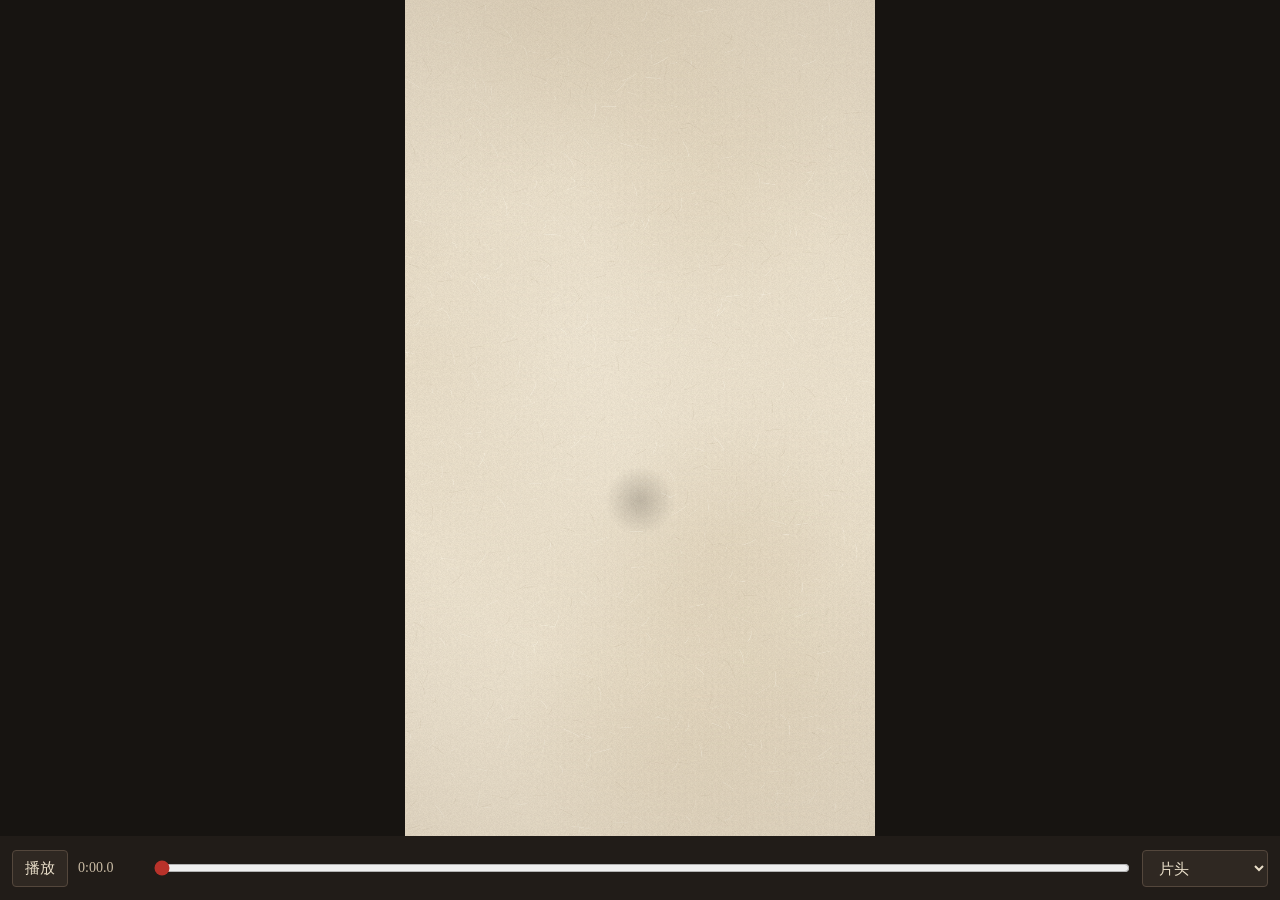
==== lyrics/mv-ink/index.html @ d59fe9e9 "Add ink-wash 9:16 lyric MV for 人生幸事 (signed Gao) Co-Authored-By: Claude Opus 5.5 <noreply@anthropic." ====
<!doctype html>
<html lang="zh-CN">
<head>
<meta charset="utf-8">
<meta name="viewport" content="width=device-width, initial-scale=1">
<title>人生幸事 · 水墨 MV</title>
<style>
  @font-face { font-family: "MSZ"; src: url("fonts/MaShanZheng-subset.ttf") format("truetype"); }
  html, body { margin: 0; height: 100%; background: #171411; color: #e9dfcc; font-family: "Noto Serif SC", "Songti SC", serif; }
  #stage { position: fixed; inset: 0 0 64px 0; display: flex; align-items: center; justify-content: center; }
  canvas { width: auto; height: auto; max-height: 100%; max-width: 100%; aspect-ratio: 9 / 16; }
  #bar { position: fixed; left: 0; right: 0; bottom: 0; height: 64px; display: flex; gap: 10px; align-items: center; padding: 0 12px; background: #211c18; box-sizing: border-box; }
  #bar button, #bar select { background: #2f2822; color: #eadfca; border: 1px solid #54473c; border-radius: 4px; padding: 8px 12px; font-size: 15px; white-space: nowrap; flex: none; }
  #bar select { max-width: 32vw; }
  #bar input[type=range] { flex: 1; min-width: 0; width: 0; accent-color: #b8322a; }
  #time { font-variant-numeric: tabular-nums; min-width: 64px; font-size: 14px; color: #c9bba4; flex: none; }
  body.export #bar { display: none; } body.export #stage { inset: 0; }
</style>
</head>
<body>
<div id="stage"><canvas id="c" width="1080" height="1920"></canvas></div>
<div id="bar">
  <button id="play">播放</button>
  <span id="time">0:00.0</span>
  <input id="seek" type="range" min="0" max="1000" value="0">
  <select id="scene"></select>
</div>
<audio id="audio" src="../mv/audio.mp3" preload="auto"></audio>
<script src="../mv/timeline.js"></script>
<script>
"use strict";
// 《人生幸事》水墨版：宣纸、墨分五色、朱砂桃花、竖排书法歌词。每帧由 renderAt(t) 确定性绘制。
const TL = window.TIMELINE, W = 1080, H = 1920;
const cv = document.getElementById("c"), ctx = cv.getContext("2d");
let g = ctx;                                   // 当前画布（转场时会临时指向缓冲画布）
const CAL = '"MSZ", "Ma Shan Zheng", "STKaiti", "KaiTi", serif';
const ARTIST = "Gao";
const LINES = TL.lines.filter(l => l.text).map(l => {
  const next = TL.lines.find(x => x.t > l.t);
  return { ...l, end: next ? next.t : TL.duration };
});

// ---------- 工具 ----------
const clamp = (x, a = 0, b = 1) => Math.min(b, Math.max(a, x));
const ease = x => 0.5 - 0.5 * Math.cos(Math.PI * clamp(x));
const easeOut = x => Math.sin(Math.PI / 2 * clamp(x));
const backOut = x => { x = clamp(x); const c = 1.7; return 1 + (c + 1) * Math.pow(x - 1, 3) + c * Math.pow(x - 1, 2); };
const lerp = (a, b, t) => a + (b - a) * t;
const hash = n => { const s = Math.sin(n * 127.1 + 311.7) * 43758.5453; return s - Math.floor(s); };
function vnoise(x, seed, P = 0) {
  const i = Math.floor(x), f = x - i, u = f * f * (3 - 2 * f);
  const a = P ? ((i % P) + P) % P : i, b = P ? (((i + 1) % P) + P) % P : i + 1;
  return lerp(hash(a + seed * 101.3), hash(b + seed * 101.3), u);
}
const mk = (w, h) => { const c = document.createElement("canvas"); c.width = w; c.height = h; return c; };
const INK = [26, 23, 20], CINNABAR = [184, 46, 36], HUAQING = [78, 106, 136], PAPER = [237, 228, 210];
const rgba = (c, a) => `rgba(${c[0]},${c[1]},${c[2]},${a})`;
function lastBefore(arr, t) { let lo = 0, hi = arr.length - 1, r = -1; while (lo <= hi) { const m = (lo + hi) >> 1; if (arr[m] <= t) { r = m; lo = m + 1; } else hi = m - 1; } return r; }
function pulse(arr, t, decay) { const i = lastBefore(arr, t); return i < 0 ? 0 : Math.exp(-(t - arr[i]) / decay); }
function sectionIndex(t) { let i = 0; TL.sections.forEach((s, k) => { if (s.t <= t) i = k; }); return i; }

// ---------- 毛笔笔触：中锋墨身 + 多根笔毛，笔毛按噪声断开形成飞白 ----------
function resample(pts, step = 4) {
  const out = [];
  for (let i = 0; i < pts.length - 1; i++) {
    const p0 = pts[Math.max(0, i - 1)], p1 = pts[i], p2 = pts[i + 1], p3 = pts[Math.min(pts.length - 1, i + 2)];
    const n = Math.max(2, Math.ceil(Math.hypot(p2[0] - p1[0], p2[1] - p1[1]) / step));
    for (let k = 0; k < n; k++) {
      const s = k / n, s2 = s * s, s3 = s2 * s;
      const f = (a, b, c, d) => 0.5 * (2 * b + (-a + c) * s + (2 * a - 5 * b + 4 * c - d) * s2 + (-a + 3 * b - 3 * c + d) * s3);
      out.push([f(p0[0], p1[0], p2[0], p3[0]), f(p0[1], p1[1], p2[1], p3[1])]);
    }
  }
  out.push(pts[pts.length - 1]);
  return out;
}
function brush(pts, o = {}) {
  const w = o.w || 10, ink = o.ink || INK, a = o.a ?? 0.85, dry = o.dry ?? 0.3, seed = o.seed || 1;
  const strands = o.strands || Math.max(3, Math.min(16, Math.round(w / 3))), taper = o.taper || "both";
  const full = resample(pts, o.step || 4), F = full.length;
  const S = full.slice(0, Math.max(2, Math.floor(F * clamp(o.len ?? 1))));
  if ((o.len ?? 1) <= 0) return;
  const wid = u => taper === "both" ? w * (0.18 + 0.82 * Math.pow(Math.sin(Math.PI * clamp(u)), 0.6))
    : taper === "start" ? w * Math.min(1, 0.35 + u * 6) * (1 - 0.82 * Math.pow(u, 1.5)) : w;
  const E = S.map((p, i) => {
    const q0 = S[Math.max(0, i - 1)], q1 = S[Math.min(S.length - 1, i + 1)];
    const dx = q1[0] - q0[0], dy = q1[1] - q0[1], d = Math.hypot(dx, dy) || 1, u = i / (F - 1);
    return { x: p[0], y: p[1], nx: -dy / d, ny: dx / d, hw: wid(u) * (0.85 + 0.3 * vnoise(u * 6, seed)) / 2, u };
  });
  const bw = o.bodyW ?? 1;                       // 墨身宽度（<1 时边缘只剩笔毛，飞白更明显）
  g.fillStyle = rgba(ink, o.body ? a * o.body : a * 0.5 * (1 - dry * 0.6));
  g.beginPath();
  E.forEach((e, i) => i ? g.lineTo(e.x + e.nx * e.hw * bw, e.y + e.ny * e.hw * bw) : g.moveTo(e.x + e.nx * e.hw * bw, e.y + e.ny * e.hw * bw));
  for (let i = E.length - 1; i >= 0; i--) g.lineTo(E[i].x - E[i].nx * E[i].hw * bw, E[i].y - E[i].ny * E[i].hw * bw);
  g.fill();
  g.strokeStyle = rgba(ink, a * 0.55); g.lineCap = "round"; g.lineJoin = "round";
  for (let k = 0; k < strands; k++) {
    const off = strands === 1 ? 0 : (k / (strands - 1) - 0.5) * 1.8;
    g.lineWidth = Math.max(0.8, w / strands * 1.25 * (0.6 + 0.8 * hash(seed + k)));
    g.beginPath(); let pen = false;
    for (const e of E) {
      const gap = Math.abs(off) >= (o.core || 0) && vnoise(e.u * (9 + (k % 5) * 4) + k * 13.1, seed + k) < dry * (0.2 + e.u * 1.1) * (Math.abs(off) * 0.7 + 0.5);
      if (gap) { pen = false; continue; }
      const x = e.x + e.nx * e.hw * off, y = e.y + e.ny * e.hw * off;
      if (pen) g.lineTo(x, y); else { g.moveTo(x, y); pen = true; }
    }
    g.stroke();
  }
}
function withCanvas(c, fn) { const old = g; g = c.getContext("2d"); fn(g); g = old; return c; }

// ---------- 预渲染素材 ----------
const PAPER_C = withCanvas(mk(W, H), x => {          // 生宣：底色、水渍、纸纹、纤维、暗角
  x.fillStyle = rgba(PAPER, 1); x.fillRect(0, 0, W, H);
  for (let i = 0; i < 16; i++) {
    const gx = hash(i * 3.1) * W, gy = hash(i * 7.7) * H, r = 200 + hash(i * 1.3) * 520;
    const gr = x.createRadialGradient(gx, gy, 0, gx, gy, r);
    gr.addColorStop(0, `rgba(200,182,150,${0.07 + hash(i) * 0.08})`); gr.addColorStop(1, "rgba(200,182,150,0)");
    x.fillStyle = gr; x.fillRect(0, 0, W, H);
  }
  const id = x.getImageData(0, 0, W, H), d = id.data; let s = 12345;
  for (let i = 0; i < d.length; i += 4) { s = (s * 1103515245 + 12345) & 0x7fffffff; const v = (((s >> 8) & 255) / 255 - 0.5) * 13; d[i] += v; d[i + 1] += v; d[i + 2] += v * 0.9; }
  x.putImageData(id, 0, 0);
  x.lineCap = "round";
  for (let i = 0; i < 1000; i++) {
    const fx = hash(i * 1.7 + 0.3) * W, fy = hash(i * 2.9 + 0.1) * H, l = 8 + hash(i * 5.3) * 32, an = hash(i * 9.1) * 6.28;
    x.strokeStyle = hash(i * 4.4) > 0.5 ? "rgba(255,252,240,0.35)" : "rgba(140,120,90,0.10)";
    x.lineWidth = 0.6 + hash(i * 3.3);
    x.beginPath(); x.moveTo(fx, fy);
    x.quadraticCurveTo(fx + Math.cos(an) * l * 0.5 + 5, fy + Math.sin(an) * l * 0.5, fx + Math.cos(an) * l, fy + Math.sin(an) * l); x.stroke();
  }
  const v = x.createRadialGradient(W / 2, H / 2, H * 0.3, W / 2, H / 2, H * 0.78);
  v.addColorStop(0, "rgba(110,85,55,0)"); v.addColorStop(1, "rgba(110,85,55,0.24)");
  x.fillStyle = v; x.fillRect(0, 0, W, H);
});
function makeRange(w, h, seed, alpha, ridgeA, ink = INK) {   // 远山：低分辨率晕染后放大，可左右无缝平铺
  const lo = mk(w / 4, h / 4), lx = lo.getContext("2d"); lx.scale(0.25, 0.25);
  const ridge = [];
  for (let x = 0; x <= w; x += 8) {
    const n = vnoise(x / 400, seed, 6) * 0.62 + vnoise(x / 150, seed + 3, 16) * 0.26 + vnoise(x / 50, seed + 7, 48) * 0.12;
    ridge.push([x, h * 0.12 + h * 0.6 * (1 - n)]);
  }
  for (let pass = 0; pass < 3; pass++) {
    const gr = lx.createLinearGradient(0, h * 0.1, 0, h);
    gr.addColorStop(0, rgba(ink, alpha * (1 - pass * 0.25))); gr.addColorStop(0.5, rgba(ink, alpha * 0.35)); gr.addColorStop(1, rgba(ink, 0));
    lx.fillStyle = gr; lx.beginPath(); lx.moveTo(0, h);
    for (const [x, y] of ridge) lx.lineTo(x, y + pass * 22 + vnoise(x / 30, seed + pass, 80) * 16);
    lx.lineTo(w, h); lx.fill();
  }
  return withCanvas(mk(w, h), x => {
    x.imageSmoothingQuality = "high"; x.drawImage(lo, 0, 0, w, h);
    if (ridgeA) brush(ridge.filter((_, i) => i % 3 === 0), { w: 5, a: ridgeA, dry: 0.6, seed, taper: "none", strands: 3, ink });
  });
}
const RANGES = [makeRange(2400, 700, 3, 0.15, 0), makeRange(2400, 600, 9, 0.27, 0.3)];
const RANGES_N = [makeRange(2400, 700, 5, 0.2, 0, [40, 58, 80]), makeRange(2400, 600, 11, 0.34, 0.3, [30, 44, 62])];
function drawRange(img, dx, y, a = 1) {
  const w = img.width, x0 = -(((dx % w) + w) % w);
  g.globalAlpha = a; g.drawImage(img, x0, y); if (x0 + w < W) g.drawImage(img, x0 + w, y); g.globalAlpha = 1;
}

const BRIDGE = withCanvas(mk(1000, 520), () => {     // 石拱桥：一笔浓墨拱背，倒影淡墨
  const deck = u => [10 + 980 * u, 300 - 210 * Math.sin(Math.PI * u)];
  brush([[40, 335], [200, 215], [500, 125], [800, 215], [960, 335]], { w: 48, a: 0.85, dry: 0.45, seed: 21 });
  brush([0, 0.15, 0.3, 0.5, 0.7, 0.85, 1].map(deck), { w: 13, a: 0.7, dry: 0.55, seed: 22 });
  brush([0.08, 0.2, 0.35, 0.5, 0.65, 0.8, 0.92].map(u => { const [x, y] = deck(u); return [x, y - 38]; }), { w: 6, a: 0.55, dry: 0.6, seed: 23 });
  for (let i = 0; i < 9; i++) { const [x, y] = deck(0.1 + i * 0.1); brush([[x, y - 2], [x + 1, y - 40]], { w: 7, a: 0.7, dry: 0.3, seed: 30 + i, taper: "none", strands: 2 }); }
  brush([[300, 335], [380, 240], [500, 205], [620, 240], [700, 335]], { w: 10, a: 0.45, dry: 0.6, seed: 24 });
  brush([[300, 345], [380, 440], [500, 475], [620, 440], [700, 345]], { w: 9, a: 0.16, dry: 0.7, seed: 25 });
  brush([[40, 345], [200, 450], [500, 505], [800, 450], [960, 345]], { w: 26, a: 0.12, dry: 0.7, seed: 26 });
  for (let i = 0; i < 6; i++) brush([[60 + i * 160, 350 + i % 2 * 30], [190 + i * 160, 352 + i % 2 * 30]], { w: 3, a: 0.3, dry: 0.5, seed: 40 + i, strands: 2 });
});
const GROUND = withCanvas(mk(W, 360), () => {        // 近景土坡与草
  brush([[-40, 120], [300, 95], [640, 118], [1120, 88]], { w: 16, a: 0.4, dry: 0.7, seed: 51, taper: "none" });
  brush([[60, 200], [420, 180], [900, 205]], { w: 8, a: 0.25, dry: 0.7, seed: 52 });
  for (let i = 0; i < 26; i++) {
    const x = hash(i * 2.7) * W, y = 100 + hash(i * 1.3) * 40, h = 20 + hash(i * 6.1) * 40;
    brush([[x, y], [x + (hash(i) - 0.5) * 20, y - h]], { w: 4, a: 0.5, dry: 0.4, seed: 60 + i, taper: "start", strands: 2 });
  }
});
const WHEEL = withCanvas(mk(480, 480), x => {         // 贯穿全片的木轮：干笔轮圈 + 八根辐条
  x.translate(240, 240);
  const circ = (r, n, j, seed) => Array.from({ length: n + 1 }, (_, i) => { const an = i / n * 6.283 + 0.2, rr = r + (vnoise(i * 0.7, seed) - 0.5) * j; return [Math.cos(an) * rr, Math.sin(an) * rr]; });
  brush(circ(205, 36, 8, 71), { w: 30, a: 0.85, dry: 0.5, seed: 71, taper: "none", strands: 9 });
  brush(circ(168, 32, 6, 72), { w: 9, a: 0.65, dry: 0.6, seed: 72, taper: "none" });
  for (let k = 0; k < 8; k++) { const an = k / 8 * 6.283; brush([[Math.cos(an) * 30, Math.sin(an) * 30], [Math.cos(an) * 172, Math.sin(an) * 172]], { w: 10, a: 0.8, dry: 0.45, seed: 80 + k, taper: "start" }); }
  x.fillStyle = rgba(INK, 0.9); x.beginPath(); x.arc(0, 0, 30, 0, 6.283); x.fill();
  x.fillStyle = rgba(PAPER, 0.9); x.beginPath(); x.arc(0, 0, 9, 0, 6.283); x.fill();
});
function wheelAt(x, y, R, ang, a = 1) {
  const s = R * 2 * 240 / 218;
  g.save(); g.globalAlpha = a; g.translate(x, y); g.rotate(ang); g.drawImage(WHEEL, -s / 2, -s / 2, s, s); g.restore();
}
function makeBlossom(seed) {                           // 桃花：一滴朱砂洇开，花瓣叠处更深，边缘留水痕
  return withCanvas(mk(80, 80), x => {
    x.translate(40, 40); x.rotate(hash(seed) * 6.28);
    for (let k = 0; k < 5; k++) {
      const an = k / 5 * 6.283;
      x.fillStyle = rgba(CINNABAR, 0.4 + hash(seed + k) * 0.22);
      x.beginPath(); x.arc(Math.cos(an) * 13, Math.sin(an) * 13, 12 + hash(seed + k * 3) * 3, 0, 6.283); x.fill();
      x.strokeStyle = "rgba(130,22,16,0.35)"; x.lineWidth = 1.6; x.stroke();
    }
    x.fillStyle = "rgba(60,20,15,0.8)";
    for (let k = 0; k < 6; k++) { const an = k / 6 * 6.283; x.beginPath(); x.arc(Math.cos(an) * 5, Math.sin(an) * 5, 1.5, 0, 6.283); x.fill(); }
  });
}
const BLOSSOMS = [0, 1, 2, 3].map(i => makeBlossom(i * 7 + 3));
const PETAL = withCanvas(mk(40, 40), x => {
  x.translate(20, 20); x.fillStyle = rgba(CINNABAR, 0.78); x.beginPath(); x.ellipse(0, 0, 13, 7.5, 0, 0, 6.283); x.fill();
  x.strokeStyle = "rgba(125,20,14,0.5)"; x.lineWidth = 1.5; x.stroke();
});
function makeTree(seed) {                              // 桃树：侧锋枯笔枝干，记录开花点
  const spots = [];
  const c = withCanvas(mk(900, 1300), () => {
    const trunk = [[170, 1300], [200, 1060], [150, 830], [235, 610], [300, 430], [350, 260]];
    brush(trunk, { w: 76, a: 0.9, dry: 0.5, seed, taper: "start", strands: 12 });
    const br = (p, ang, len, wd, depth, sd) => {
      const pts = [p]; let [px, py] = p;
      for (let k = 1; k <= 4; k++) { ang += (hash(sd + k * 1.7) - 0.5) * 0.55; px += Math.cos(ang) * len / 4; py += Math.sin(ang) * len / 4; pts.push([px, py]); }
      brush(pts, { w: wd, a: 0.85, dry: 0.55, seed: sd, taper: "start" });
      pts.slice(1).forEach(q => spots.push(q));
      if (depth < 3) { br(pts[2], ang - 0.55, len * 0.66, wd * 0.6, depth + 1, sd * 1.3 + 5); br(pts[4], ang + 0.45, len * 0.7, wd * 0.6, depth + 1, sd * 1.7 + 9); }
    };
    br(trunk[3], -2.3, 420, 30, 1, seed + 11);
    br(trunk[4], -0.5, 460, 28, 1, seed + 23);
    br(trunk[5], -1.5, 360, 24, 1, seed + 37);
    br(trunk[2], -2.9, 300, 24, 2, seed + 51);
  });
  const blooms = [];
  spots.forEach((p, i) => { for (let k = 0; k < 2; k++) blooms.push({ x: p[0] + (hash(seed + i * 3 + k) - 0.5) * 50, y: p[1] + (hash(seed + i * 5 + k) - 0.5) * 50, s: 0.55 + hash(seed + i + k * 9) * 0.6, v: (i + k) % 4 }); });
  const base = [200, 1100];
  blooms.forEach(b => { b.o = clamp(Math.hypot(b.x - base[0], b.y - base[1]) / 1100 + hash(b.x) * 0.15); });
  return { c, blooms };
}
const TREE = makeTree(7);
const WILLOW_TREE = withCanvas(mk(420, 900), () => {   // 路边柳树（骑车段向后掠过）
  brush([[210, 900], [200, 700], [215, 520], [205, 380], [230, 240]], { w: 34, a: 0.85, dry: 0.5, seed: 151, taper: "start" });
  for (let i = 0; i < 14; i++) {
    const bx = 60 + hash(i * 3.3) * 300, by = 220 + hash(i * 1.9) * 120, L = 280 + hash(i * 7.1) * 300, dir = bx < 210 ? -1 : 1;
    const pts = [[210, by - 20], [bx, by - 60], [bx + dir * 20, by + L * 0.4], [bx + dir * 30, by + L]];
    brush(pts, { w: 4, a: 0.6, dry: 0.3, seed: 160 + i, taper: "start", strands: 2 });
  }
});
const NIGHT = withCanvas(mk(W, H), x => {             // 桥段：一片花青压下来的夜色 + 车辙
  x.drawImage(PAPER_C, 0, 0);
  const lo = mk(108, 192), lx = lo.getContext("2d");
  for (let i = 0; i < 44; i++) {
    const bx = hash(i * 2.1) * 108, by = hash(i * 3.7) * 150 - 10, r = 10 + hash(i * 5.1) * 32;
    const gr = lx.createRadialGradient(bx, by, 0, bx, by, r);
    gr.addColorStop(0, rgba(HUAQING, 0.2 + hash(i) * 0.22)); gr.addColorStop(1, rgba(HUAQING, 0));
    lx.fillStyle = gr; lx.fillRect(0, 0, 108, 192);
  }
  x.imageSmoothingQuality = "high"; x.drawImage(lo, 0, 0, W, H);
  const fade = x.createLinearGradient(0, 1150, 0, 1700); fade.addColorStop(0, rgba(PAPER, 0)); fade.addColorStop(1, rgba(PAPER, 0.75));
  x.fillStyle = fade; x.fillRect(0, 1150, W, H - 1150);
  x.drawImage(RANGES_N[0], -300, 860); x.drawImage(RANGES_N[1], -900, 1040);
  brush([[250, 1960], [380, 1650], [480, 1420], [528, 1300]], { w: 26, a: 0.5, dry: 0.65, seed: 301, taper: "start" });
  brush([[830, 1960], [690, 1650], [592, 1420], [552, 1300]], { w: 26, a: 0.5, dry: 0.65, seed: 302, taper: "start" });
});
const SEAL = withCanvas(mk(200, 200), x => {           // 朱文印：Gao
  x.fillStyle = rgba(CINNABAR, 0.92); x.beginPath();
  const pts = [[8, 10], [100, 4], [192, 9], [196, 100], [190, 192], [100, 196], [6, 190], [4, 100]];
  pts.forEach((p, i) => i ? x.lineTo(p[0] + (hash(i) - 0.5) * 6, p[1] + (hash(i + 9) - 0.5) * 6) : x.moveTo(...p)); x.fill();
  x.globalCompositeOperation = "destination-out";
  x.font = 'bold 68px "DejaVu Serif", Georgia, "Times New Roman", serif'; x.textAlign = "center"; x.textBaseline = "middle";
  x.fillText(ARTIST, 100, 106);
  x.lineWidth = 5; x.strokeRect(17, 17, 166, 166);
  for (let i = 0; i < 300; i++) { x.globalAlpha = 0.4 + hash(i) * 0.6; x.beginPath(); x.arc(hash(i * 3.1) * 200, hash(i * 7.3) * 200, hash(i * 1.9) * 2.8, 0, 6.283); x.fill(); }
});

// ---------- 动态元素 ----------
const WILLOW = Array.from({ length: 15 }, (_, i) => ({ x: hash(i * 4.1), len: 0.45 + hash(i * 2.3) * 0.55, ph: hash(i * 7.7) * 6.28, seed: 40 + i }));
function willow(x0, w, maxLen, t, a = 1, side = 1) {   // 从画面顶端垂下的柳枝，随风摆
  brush([[x0 - 60, -20], [x0 + w * 0.5, 26], [x0 + w + 60, 4]], { w: 20, a: 0.75 * a, dry: 0.5, seed: 39, taper: "both" });
  for (const b of WILLOW) {
    const bx = x0 + b.x * w, L = maxLen * b.len, pts = [];
    for (let k = 0; k <= 7; k++) { const u = k / 7, sw = Math.sin(t * 0.9 + b.ph + u * 1.5) * 26 * u * u; pts.push([bx + sw + u * u * 22 * side, 10 + u * L]); }
    brush(pts, { w: 4, a: 0.6 * a, dry: 0.3, seed: b.seed, taper: "start", strands: 2 });
    g.strokeStyle = rgba(INK, 0.42 * a); g.lineWidth = 3.2; g.lineCap = "round"; g.beginPath();
    const S = resample(pts, 24);
    for (let k = 2; k < S.length; k++) { const [px, py] = S[k], d = k % 2 ? 1 : -1, ll = 10 + hash(b.seed + k) * 8; g.moveTo(px, py); g.quadraticCurveTo(px + d * ll * 0.6, py + ll * 0.3, px + d * ll * 0.5, py + ll); }
    g.stroke();
  }
}
function head(hx, hy, s, dir, fem, a, sw, seed) {
  g.fillStyle = rgba(INK, 0.9 * a); g.beginPath(); g.ellipse(hx, hy, 17 * s, 20 * s, 0, 0, 6.283); g.fill();
  g.fillStyle = rgba(PAPER, 0.92 * a); g.beginPath(); g.ellipse(hx + 9 * s * dir, hy + 3 * s, 7 * s, 13 * s, 0, 0, 6.283); g.fill();
  g.fillStyle = rgba(INK, 0.92 * a);
  if (fem) {
    g.beginPath(); g.ellipse(hx - 8 * s * dir, hy - 22 * s, 13 * s, 11 * s, 0, 0, 6.283); g.fill();
    brush([[hx - 28 * s * dir, hy - 27 * s], [hx + 8 * s * dir, hy - 31 * s]], { w: 3 * s, a: 0.8 * a, seed: seed + 8, taper: "none", strands: 1 });
    g.fillStyle = rgba(CINNABAR, 0.9 * a); g.beginPath(); g.arc(hx + 6 * s * dir, hy - 31 * s, 3.8 * s, 0, 6.283); g.fill();
  } else {
    g.beginPath(); g.arc(hx - 2 * s * dir, hy - 21 * s, 8 * s, 0, 6.283); g.fill();
    brush([[hx - 4 * s * dir, hy - 20 * s], [hx - 22 * s * dir, hy - 8 * s + sw * 3], [hx - 30 * s * dir, hy + 14 * s + sw * 4]], { w: 3 * s, a: 0.7 * a, seed: seed + 9, strands: 2 });
  }
}
function figure(x, y, s, dir, t, o = {}) {             // 写意人物：衣袍两三笔侧锋，袖口飞白
  const a = o.a ?? 1, sw = Math.sin(t * 1.1 + (o.ph || 0)), sd = o.seed || 100, fem = !!o.female, rc = o.reach || 0;
  const P = (dx, dy) => [x + dx * s * dir, y + dy * s];
  g.fillStyle = rgba(INK, 0.07 * a); g.beginPath();
  [P(-20, -225), P(20, -225), P(42, -60), P(58, 0), P(-50, 0), P(-36, -80)].forEach((p, i) => i ? g.lineTo(...p) : g.moveTo(...p)); g.fill();
  brush([P(-18, -228), P(-30, -150), P(-40, -70), P(-52, -2)], { w: 9 * s, a: 0.75 * a, dry: 0.5, seed: sd + 1 });
  brush([P(18, -226), P(26, -160), P(40, -80), P(56, -2)], { w: 6 * s, a: 0.6 * a, dry: 0.6, seed: sd + 2 });
  brush([P(2, -170), P(6, -100), P(10, -8)], { w: 3 * s, a: 0.45 * a, dry: 0.6, seed: sd + 3, strands: 2 });
  brush([P(-10, -150), P(-16, -80), P(-20, -6)], { w: 3 * s, a: 0.4 * a, dry: 0.6, seed: sd + 4, strands: 2 });
  brush([P(-52, -2), P(0, 4), P(58, 0)], { w: 5 * s, a: 0.5 * a, dry: 0.5, seed: sd + 5 });
  brush([P(-24, -160), P(0, -157), P(26, -162)], { w: 7 * s, a: 0.9 * a, dry: 0.2, seed: sd + 6, taper: "none" });
  if (fem) brush([P(-4, -158), P(-10, -120), P(-6, -90 + sw * 4)], { w: 4 * s, ink: CINNABAR, a: 0.75 * a, dry: 0.3, seed: sd + 11, strands: 2 });
  const sl = fem ? 1.3 : 1;
  brush([P(16, -218), P(30 + rc * 40, -180 + rc * 20), P(40 + rc * 70, -130 * (1 - rc * 0.3) + sw * 4), P(30 + rc * 92 + sw * 6, -70 * sl + rc * 40)],
    { w: 22 * s, a: 0.5 * a, dry: 0.55, seed: sd + 7 });
  head(x + 2 * s * dir, y - 252 * s, s, dir, fem, a, sw, sd);
}
function figureSit(x, y, s, dir, t, o = {}) {          // 坐姿（骑车、坐后座）
  const a = o.a ?? 1, sw = Math.sin(t * 1.1 + (o.ph || 0)), sd = o.seed || 300, rc = o.reach || 0;
  const P = (dx, dy) => [x + dx * s * dir, y + dy * s];
  g.fillStyle = rgba(INK, 0.07 * a); g.beginPath();
  [P(-22, -150), P(18, -150), P(30, 0), P(-34, 0)].forEach((p, i) => i ? g.lineTo(...p) : g.moveTo(...p)); g.fill();
  brush([P(-18, -152), P(-28, -80), P(-34, 0)], { w: 8 * s, a: 0.75 * a, dry: 0.5, seed: sd + 1 });
  brush([P(16, -150), P(22, -80), P(28, -4)], { w: 5 * s, a: 0.6 * a, dry: 0.6, seed: sd + 2 });
  if (o.side) brush([P(-30, -4), P(6, 8), P(12, 80), P(16, 112 + sw * 3)], { w: 18 * s, a: 0.5 * a, dry: 0.5, seed: sd + 3 });
  else brush([P(-20, -2), P(40, 8), P(62, 68), P(72, 104)], { w: 16 * s, a: 0.55 * a, dry: 0.5, seed: sd + 3 });
  brush([P(-22, -96), P(0, -94), P(24, -98)], { w: 6 * s, a: 0.9 * a, dry: 0.2, seed: sd + 4, taper: "none" });
  brush([P(14, -140), P(40 + rc * 50, -112), P(62 + rc * 80, -92 + sw * 3)], { w: 16 * s, a: 0.5 * a, dry: 0.55, seed: sd + 5 });
  head(x + 2 * s * dir, y - 178 * s, s, dir, !!o.female, a, sw, sd);
}
function bike(bx, by, s, ang, t) {                     // 木头削的单车：两只木轮 + 几笔车架，两人同乘
  const R = 72 * s, P = (dx, dy) => [bx + dx * s, by + dy * s];
  figureSit(bx - 108 * s, by - 128 * s, s * 0.9, 1, t, { side: true, female: true, seed: 420, ph: 1.3 });
  wheelAt(bx - 125 * s, by - R, R, ang); wheelAt(bx + 125 * s, by - R, R, ang);
  const fr = { w: 9 * s, a: 0.85, dry: 0.4, taper: "none", strands: 3 };
  brush([P(-125, -72), P(-20, -150)], { ...fr, seed: 61 });
  brush([P(-20, -150), P(20, -72), P(-125, -72)], { ...fr, seed: 62 });
  brush([P(-20, -150), P(95, -160)], { ...fr, seed: 63 });
  brush([P(20, -72), P(95, -160)], { ...fr, seed: 64 });
  brush([P(95, -166), P(125, -72)], { ...fr, seed: 65 });
  brush([P(84, -178), P(112, -188), P(132, -180)], { ...fr, w: 7 * s, seed: 66 });
  brush([P(-150, -124), P(-62, -126)], { ...fr, w: 7 * s, seed: 67 });
  figureSit(bx - 20 * s, by - 158 * s, s * 0.95, 1, t, { reach: 1, seed: 400 });
}
function drawPetal(x, y, rot, sc, a) {
  if (a <= 0) return;
  g.save(); g.globalAlpha = a; g.translate(x, y); g.rotate(rot); g.scale(sc, sc); g.drawImage(PETAL, -20, -20); g.restore();
}
function petals(t, n, a) {                             // 飘落的桃花瓣
  for (let i = 0; i < n; i++) {
    const sp = 60 + hash(i * 3.3) * 90, ph = hash(i * 5.5) * 100, tt = t + ph;
    const y = ((tt * sp) % (H + 200)) - 100;
    const x = (((hash(i * 1.1) * W + Math.sin(tt * 0.8) * 70 + tt * 22) % (W + 100)) + W + 100) % (W + 100) - 50;
    drawPetal(x, y, tt * (0.6 + hash(i)), 0.6 + hash(i * 2.2) * 0.6, a);
  }
}
function hitBursts(t, from, to, ox, oy, a) {           // 鼓点：每个重拍抖落一簇花瓣
  for (const h of TL.hits) {
    if (h < from || h > to) continue;
    const dt = t - h; if (dt < 0 || dt > 2.6) continue;
    for (let k = 0; k < 5; k++) {
      const s = h * 13.7 + k, vx = (hash(s) - 0.5) * 520, vy = -140 - hash(s + 1) * 260;
      drawPetal(ox + (hash(s + 2) - 0.5) * 320 + vx * dt, oy + vy * dt + 260 * dt * dt, dt * 3 + hash(s + 3) * 6, 0.7 + hash(s + 4) * 0.6, a * (1 - dt / 2.6));
    }
  }
}
function treeAt(x, y, sc, t, bloomT, flip = false, a = 1) {
  g.save(); g.translate(x, y); if (flip) g.scale(-1, 1); g.scale(sc, sc); g.globalAlpha = a;
  g.drawImage(TREE.c, 0, 0);
  for (const b of TREE.blooms) {
    const p = (t - (bloomT + b.o * 0.9)) / 0.4;
    const k = p < 0 ? 0.22 : 0.22 + 0.78 * backOut(p);
    const sz = 64 * b.s * k;
    g.drawImage(BLOSSOMS[b.v], b.x - sz / 2, b.y - sz / 2, sz, sz);
  }
  g.restore(); g.globalAlpha = 1;
}
function creek(t, y0) {                                // 溪水：花青淡染 + 流动的水纹
  const gr = g.createLinearGradient(0, y0, 0, H);
  gr.addColorStop(0, rgba(HUAQING, 0)); gr.addColorStop(0.2, rgba(HUAQING, 0.1)); gr.addColorStop(1, rgba(HUAQING, 0.2));
  g.fillStyle = gr; g.fillRect(0, y0, W, H - y0);
  for (let i = 0; i < 15; i++) {
    const y = y0 + 30 + i * (28 + i * 1.6), sp = 12 + i * 3, len = 180 + hash(i * 4.3) * 320;
    const x0 = ((hash(i * 1.7) * 1600 + t * sp) % (W + len + 200)) - len - 100;
    brush([[x0, y], [x0 + len * 0.5, y + (hash(i) - 0.5) * 6], [x0 + len, y]], { w: 2.5 + i * 0.35, a: 0.35, dry: 0.55, seed: 500 + i, strands: 3 });
  }
}
function ripple(x, y, t0, t, max, a = 0.5) {
  const dt = t - t0; if (dt < 0 || dt > 2.2) return;
  g.lineWidth = 2.2;
  for (let k = 0; k < 3; k++) {
    const r = (dt - k * 0.25) * max; if (r <= 0) continue;
    g.strokeStyle = rgba(INK, a * (1 - dt / 2.2)); g.beginPath(); g.ellipse(x, y, r, r * 0.26, 0, 0, 6.283); g.stroke();
  }
}
function groundTicks(t, speed, y, a = 0.5) {
  brush([[-40, y], [400, y - 6], [800, y + 4], [1120, y - 2]], { w: 10, a: 0.35 * a, dry: 0.7, seed: 701, taper: "none" });
  for (let i = 0; i < 12; i++) {
    const x = ((((i * 190 + hash(i) * 80) - t * speed) % (W + 300)) + W + 300) % (W + 300) - 150;
    brush([[x, y + 14 + (i % 3) * 18], [x + 70 + hash(i * 3) * 60, y + 12 + (i % 3) * 18]], { w: 4, a: 0.4 * a, dry: 0.5, seed: 710 + i, strands: 2 });
  }
}
function moon(x, y, r, a = 1) {                        // 留白的月
  const gr = g.createRadialGradient(x, y, r * 0.9, x, y, r * 2.2);
  gr.addColorStop(0, rgba(PAPER, 0.55 * a)); gr.addColorStop(1, rgba(PAPER, 0));
  g.fillStyle = gr; g.fillRect(x - r * 2.3, y - r * 2.3, r * 4.6, r * 4.6);
  g.fillStyle = rgba(PAPER, 0.96 * a); g.beginPath(); g.arc(x, y, r, 0, 6.283); g.fill();
}
function sweep(t, t0) {                                // 浓墨横扫：一笔扫过半个画面
  const dt = t - t0; if (dt < 0 || dt > 2.2) return;
  g.globalAlpha = 1 - ease((dt - 0.6) / 1.0);
  brush([[-300, 1760], [150, 1330], [560, 1060], [980, 820], [1400, 560]],
    { w: 520, a: 0.95, dry: 0.75, seed: 91, strands: 90, core: 0.45, body: 0.97, bodyW: 0.62, len: easeOut(dt / 0.42), step: 8 });
  g.globalAlpha = 1;
}

// ---------- 分镜 ----------
function bg() { g.drawImage(PAPER_C, 0, 0); }
function nameTag(text, x, y, t0, t) {
  const a = ease((t - t0) / 0.8); if (a <= 0) return;
  [...text].forEach((ch, i) => drawGlyph(ch, x, y + i * 56, 52, false, a, 0.8));
  g.globalAlpha = a; g.drawImage(SEAL, x - 18, y + text.length * 56 - 12, 36, 36); g.globalAlpha = 1;
}
const SCENES = {
  "片头"(t) {
    bg();
    if (t < 7) {
      const r = 80 + 950 * easeOut(t / 4.5), gr = g.createRadialGradient(540, 1150, 0, 540, 1150, r);
      gr.addColorStop(0, rgba(INK, 0.2 * (1 - ease((t - 2) / 4.5)))); gr.addColorStop(1, rgba(INK, 0));
      g.fillStyle = gr; g.fillRect(0, 0, W, H);
    }
    const rev = ease((t - 0.3) / 3.5);
    drawRange(RANGES[0], t * 6, 860, rev); drawRange(RANGES[1], 300 + t * 10, 1080, rev);
    willow(620, 520, 860, t, rev, 1);
    groundTicks(t, 8, 1700, rev);
  },
  "主歌一·相遇"(t) {
    const lt = t - 14; bg();
    drawRange(RANGES[0], 200 + lt * 4, 820); drawRange(RANGES[1], 500 + lt * 7, 1000);
    g.drawImage(BRIDGE, 40, 1060);
    willow(560, 560, 980, t, 1, 1); willow(-80, 300, 640, t + 3, 0.8, -1);
    g.drawImage(GROUND, 0, 1660);
    figure(300, 1790, 1.25, 1, t, { seed: 100, reach: 0.3 * ease((t - 36) / 2) });
    figure(800, 1760, 1.18, -1, t, { female: true, seed: 200, ph: 2 });
    petals(t, 8, 0.7);
    nameTag("木生", 150, 1300, 28.9, t); nameTag("淑柔", 960, 1280, 32.4, t);
  },
  "预副歌·溪水"(t) {
    const lt = t - 41.8; bg();
    drawRange(RANGES[0], 260 + lt * 4, 800); drawRange(RANGES[1], 600 + lt * 7, 960);
    g.drawImage(BRIDGE, 420, 1050, 600, 312);
    creek(t, 1380);
    figure(250, 1420, 0.85, 1, t, { seed: 110, reach: ease((t - 52.9) / 1) * 0.8 });
    figure(470, 1405, 0.8, -1, t, { female: true, seed: 210, ph: 2, reach: ease((t - 52.9) / 1) * 0.6 });
    ripple(360, 1560, 50.43, t, 160, 0.6); ripple(330, 1600, 50.9, t, 120, 0.4);
    for (let i = 0; i < 7; i++) drawPetal((hash(i * 9.1) * W + t * 18) % (W + 60) - 30, 1500 + hash(i * 3.3) * 360, i + Math.sin(t + i) * 0.3, 0.9, 0.85);
    willow(600, 520, 760, t, 0.9, 1);
    petals(t, 6, 0.6);
  },
  "副歌"(t) { chorus(t, 57.49, false); },
  "间奏·木轮"(t) {
    const lt = t - 71.3; bg();
    drawRange(RANGES[0], lt * 14, 820); drawRange(RANGES[1], lt * 30, 1000);
    groundTicks(lt, 160, 1640);
    const x = 540 - 900 * (1 - easeOut((t - 71.3) / 2.4)) + 1000 * ease((t - 90) / 1.6);
    g.fillStyle = rgba(INK, 0.1); g.beginPath(); g.ellipse(x, 1630, 280, 26, 0, 0, 6.283); g.fill();
    wheelAt(x, 1325, 300, lt * 160 / 300);
    petals(t, 8, 0.6);
  },
  "主歌二·单车"(t) { ride(t, false); },
  "副歌后段"(t) { ride(t, true); },
  "桥段·晚风"(t) {
    const lt = t - 127.4;
    g.drawImage(NIGHT, 0, 0);
    moon(770, 520, 92);
    for (let i = 0; i < 70; i++) {
      const sx = hash(i * 3.9) * W, sy = hash(i * 8.3) * 1050 + 60, tw = 0.4 + 0.6 * Math.abs(Math.sin(t * (0.6 + hash(i) * 1.5) + i));
      g.fillStyle = rgba(PAPER, 0.85 * tw); g.beginPath(); g.arc(sx, sy, 1.5 + hash(i * 2.2) * 2.5, 0, 6.283); g.fill();
    }
    bike(540 + lt * 1.5, 1310, 0.3, lt * 2, t);
    willow(-60, 380, 700, t, 0.85, -1);
    petals(t, 5, 0.5);
  },
  "副歌·高光"(t) { chorus(t, 141.36, true); },
  "尾声"(t) {
    const lt = t - 156.2; bg();
    if (t < 174) {
      drawRange(RANGES[0], 900 + lt * 6, 820); drawRange(RANGES[1], 1200 + lt * 12, 1000);
      groundTicks(lt, 40, 1640, 1 - ease((lt - 13) / 4));
      const p = ease(lt / 17), R = lerp(300, 46, p);
      wheelAt(lerp(540, 600, p), lerp(1325, 1090, p), R, lt * 1.1, 1 - ease((lt - 14) / 3));
      petals(t, 10, 0.6);
    } else {
      const a = ease((t - 174) / 1.5);
      drawRange(RANGES[0], 900 + lt * 6, 820, a); drawRange(RANGES[1], 1200 + lt * 12, 1000, a);
      moon(780, 600, 80, a * 0.6);
      g.globalAlpha = a; g.drawImage(BRIDGE, 40, 1060); g.globalAlpha = 1;
      figure(476, 1150, 0.55, 1, t, { seed: 120, reach: 0.7, a });
      figure(560, 1148, 0.53, -1, t, { female: true, seed: 220, ph: 2, reach: 0.6, a });
      willow(560, 560, 900, t, a, 1);
      petals(t, 14, 0.7 * a);
    }
  },
};
function chorus(t, bloomT, big) {
  const st = big ? 140.8 : 57.0; bg();
  drawRange(RANGES[0], 400 + (t - st) * 5, 820); drawRange(RANGES[1], 700 + (t - st) * 9, 1000);
  if (big) {
    const gr = g.createRadialGradient(600, 1230, 0, 600, 1230, 250);   // 朱砂落日压在远山上，避开歌词区
    gr.addColorStop(0, rgba(CINNABAR, 0.24)); gr.addColorStop(0.85, rgba(CINNABAR, 0.17)); gr.addColorStop(1, rgba(CINNABAR, 0));
    g.fillStyle = gr; g.beginPath(); g.arc(600, 1230, 250, 0, 6.283); g.fill();
    treeAt(W + 140, 1020, 0.7, t, bloomT + 0.4, true, 0.85);
  }
  treeAt(-90, 470, big ? 1.12 : 1.02, t, bloomT);
  g.drawImage(GROUND, 0, 1660);
  figure(430, 1795, 1.2, 1, t, { seed: 130, reach: 0.6 });
  figure(690, 1785, 1.14, -1, t, { female: true, seed: 230, ph: 2, reach: 0.5 });
  petals(t, big ? 46 : 32, 0.9);
  hitBursts(t, st, st + 14.5, 380, 820, 1);
}
function ride(t, late) {
  const lt = t - 91.6, v = 220; bg();
  drawRange(RANGES[0], lt * v * 0.08, 820); drawRange(RANGES[1], lt * v * 0.18, 1000);
  for (let i = 0; i < 3; i++) {
    const x = ((((i * 700 + 300) - lt * v * 0.6) % 2100) + 2100) % 2100 - 500;
    g.globalAlpha = 0.75; g.drawImage(WILLOW_TREE, x, 860, 360, 771); g.globalAlpha = 1;
  }
  groundTicks(lt, v, 1700);
  const bob = 5 * pulse(TL.hits, t, 0.18);
  bike(520, 1700 - bob, 1.05, lt * v / 75, t);
  if (late) { petals(t, 26, 0.85); hitBursts(t, 113.4, 127.4, 700, 700, 0.9); }
  else petals(t, 6, 0.5);
}

// ---------- 书法歌词：竖排，从右往左，每句一个朱砂字 ----------
const RED = { "人群熙攘 视线偶然相撞": "撞", "那一瞥惊鸿 从此念念不忘": "鸿", "怕时光太匆忙 怕身份太平常": "光", "满腹心事 只敢叹一句眉目好看": "眉",
  "我叫木生 木头的木 生命的生": "木", "你唤淑柔 温柔的柔 似水长流": "柔", "一读你名，情意慢慢游": "名", "怕一转身 就错过这唯一的邂逅": "逅",
  "今天有幸 遇见你的眼眸": "眸", "后天是否 还能再见你笑容": "笑", "跌入溪水 湿透了衣袖": "溪", "相视一笑 答案已在心头": "心",
  "最幸福的事 是我也喜欢你": "喜", "恰好的默契 让空气都甜蜜": "甜", "你的回答 像春风拂过心底": "春", "连呼吸之间 都藏着香甜气息": "香",
  "不必许诺，不必盛大的话": "诺", "拙手削木，搭起单车一架": "车", "木轮悠悠，驮着心底牵挂": "轮", "你不嫌弃，我这朴素人家": "家",
  "懂我心意 胜过万千繁华": "懂", "握住双手 就不再害怕": "手", "木质车轮 转动着年华": "华", "你在后座 笑靥如花": "花",
  "晚风漫过 木轮的辙痕": "风", "星子轻落 你眼底温存": "星", "不问远方 来日有多深": "远", "同乘一车 一同共赴晨昏": "昏",
  "木生遇淑柔": "遇", "此生复何求": "求" };
const GLY = new Map();
function glyph(ch, size, red) {
  const key = ch + size + (red ? "r" : "k");
  if (GLY.has(key)) return GLY.get(key);
  const pad = Math.round(size * 0.45), s = size + pad * 2, c = mk(s, s), x = c.getContext("2d");
  x.font = `${size}px ${CAL}`; x.textAlign = "center"; x.textBaseline = "middle";
  x.fillStyle = rgba(red ? CINNABAR : INK, 1); x.fillText(ch, s / 2, s / 2 + size * 0.04);
  const h = mk(s, s), hx = h.getContext("2d"); hx.filter = `blur(${Math.round(size * 0.09)}px)`; hx.drawImage(c, 0, 0);
  const b = mk(s, s), bx = b.getContext("2d");           // 字底留白：一圈纸色晕光，压在桃花和墨块上也读得清
  bx.filter = `blur(${Math.round(size * 0.1)}px)`; bx.font = x.font; bx.textAlign = "center"; bx.textBaseline = "middle";
  bx.strokeStyle = bx.fillStyle = rgba(PAPER, 1); bx.lineWidth = size * 0.28; bx.lineJoin = "round";
  bx.strokeText(ch, s / 2, s / 2 + size * 0.04); bx.fillText(ch, s / 2, s / 2 + size * 0.04);
  const o = { c, h, b, s }; GLY.set(key, o); return o;
}
function drawGlyph(ch, x, y, size, red, p, fade) {      // 落笔：墨先洇开再收住
  if (p <= 0 || fade <= 0) return;
  const G = glyph(ch, Math.round(size), red), e = easeOut(p);
  g.globalAlpha = fade * 0.8 * clamp(p * 2); g.drawImage(G.b, x - G.s / 2, y - G.s / 2, G.s, G.s);
  const hs = G.s * (0.92 + 0.32 * e);
  g.globalAlpha = fade * (0.55 * (1 - e) + 0.2); g.drawImage(G.h, x - hs / 2, y - hs / 2, hs, hs);
  const cs = G.s * (1.12 - 0.12 * e);
  g.globalAlpha = fade * clamp(p * 1.6); g.drawImage(G.c, x - cs / 2, y - cs / 2, cs, cs);
  g.globalAlpha = 1;
}
const COLW = 120, SZ = 86, GAP = 34, XR = 966;
const cols = l => l.text.split(/[ ，,]+/).filter(Boolean);
const blockW = l => cols(l).length * COLW;
function drawLine(l, xr, t, fade) {
  const red = RED[l.text]; let redDone = false, idx = 0;
  const n = l.text.replace(/[ ，,]/g, "").length, step = Math.min(0.11, (l.end - l.t) * 0.35 / n);
  cols(l).forEach((seg, c) => {
    const x = xr - c * COLW - COLW / 2; let y = 300 + c * 58;
    for (const ch of seg) {
      const isRed = !redDone && ch === red; if (isRed) redDone = true;
      const size = isRed ? SZ * 1.34 : SZ;
      y += size * 0.53;
      const t0 = l.t - 0.12 + idx * step, p = (t - t0) / 0.5;
      const tone = 0.8 + 0.2 * hash(l.t * 10 + idx);      // 墨分五色：每个字浓淡略有不同
      drawGlyph(ch, x + (isRed ? -4 : 0), y, size, isRed, p, fade * (isRed ? 1 : tone));
      if (isRed) splash(x, y, t - t0, fade);
      y += size * 0.53; idx++;
    }
  });
}
function splash(x, y, dt, fade) {                      // 朱砂字落下时溅出的墨点
  if (dt < 0 || dt > 0.9) return;
  for (let k = 0; k < 7; k++) {
    const an = hash(x + k * 3.1) * 6.28, d = 60 + 70 * easeOut(dt / 0.5) * (0.6 + hash(k + y) * 0.6);
    g.fillStyle = rgba(k % 2 ? CINNABAR : INK, 0.55 * fade * (1 - dt / 0.9));
    g.beginPath(); g.arc(x + Math.cos(an) * d, y + Math.sin(an) * d, 2 + hash(k * 7.7 + x) * 5, 0, 6.283); g.fill();
  }
}
function lyrics(t) {
  const i = lastBefore(LINES.map(l => l.t - 0.2), t); if (i < 0) return;
  const cur = LINES[i]; if (t > cur.end + 0.9) return;
  const out = 1 - ease((t - (cur.end + 0.1)) / 0.8);
  const contiguous = (a, b) => a && b && b.t - a.end < 1.0 && sectionIndex(a.t) === sectionIndex(b.t);   // 换段时清空上一段的字
  const prev = contiguous(LINES[i - 1], cur) ? LINES[i - 1] : null;
  const pp = prev && contiguous(LINES[i - 2], prev) ? LINES[i - 2] : null;
  const k = ease((t - (cur.t - 0.2)) / 0.6);
  const nextAfter = contiguous(cur, LINES[i + 1]);
  const fadeOut = nextAfter ? 1 : out;
  if (prev) {
    const D = pp ? blockW(pp) + GAP : 0;
    if (pp) drawLine(pp, XR + D * k, t, 0.42 * (1 - k) * fadeOut);
    drawLine(prev, XR - D * (1 - k), t, lerp(1, 0.42, k) * fadeOut);
    drawLine(cur, XR - blockW(prev) - GAP, t, fadeOut);
  } else drawLine(cur, XR, t, fadeOut);
}
function titleCard(t, t0, a, sub) {
  if (a <= 0) return;
  g.fillStyle = rgba(PAPER, 0.5 * a); g.fillRect(0, 0, W, H);
  [..."人生幸事"].forEach((ch, j) => drawGlyph(ch, 640, 560 + j * 190, 176, false, (t - (t0 + j * 0.45)) / 0.7, a));
  if (sub) [...sub].forEach((ch, j) => drawGlyph(ch, 450, 900 + j * 70, 60, false, (t - (t0 + 1.6 + j * 0.12)) / 0.6, a * 0.85));
  const sp = clamp((t - (t0 + 2.3)) / 0.25), sc = lerp(1.5, 1, easeOut(sp));
  if (sp > 0) { g.globalAlpha = a * sp; const s = 150 * sc; g.drawImage(SEAL, 640 - s / 2, 1400 + 75 - s / 2, s, s); g.globalAlpha = 1; }
}
function signature(a) {                                // 角落落款：竖排歌名 + Gao 印
  if (a <= 0) return;
  [..."人生幸事"].forEach((ch, j) => drawGlyph(ch, 74, 1500 + j * 46, 42, false, 1, 0.62 * a));
  g.globalAlpha = 0.9 * a; g.drawImage(SEAL, 50, 1700, 50, 50); g.globalAlpha = 1;
}

// ---------- 主渲染 ----------
const buf = mk(W, H), bctx = buf.getContext("2d");
function renderAt(t) {
  g = ctx;
  const si = sectionIndex(t), sec = TL.sections[si], k = (t - sec.t) / 1.4;
  SCENES[sec.name](t);
  if (si > 0 && k < 1) {                                 // 换段：上一场像墨色褪去一样淡出
    g = bctx; SCENES[TL.sections[si - 1].name](t); g = ctx;
    ctx.globalAlpha = 1 - ease(k); ctx.drawImage(buf, 0, 0); ctx.globalAlpha = 1;
  }
  sweep(t, 56.7); sweep(t, 140.5);
  const first = LINES[0].t;
  const introA = 1 - ease((t - (first - 1.4)) / 1.0), endA = ease((t - 186) / 1.5) * (1 - ease((t - (TL.duration - 2.2)) / 2));
  titleCard(t, 1.4, introA * ease(t / 0.8), "");
  if (t > 186) titleCard(t, 186.2, endA, "木生×淑柔");
  if (t > first - 1.4 && t < 186.5) lyrics(t);
  signature(ease((t - (first - 0.6)) / 1.2) * (1 - ease((t - 185.5) / 1)));
}
window.renderAt = renderAt;

// ---------- 预览控制 ----------
const audio = document.getElementById("audio"), seek = document.getElementById("seek"), play = document.getElementById("play");
const sceneSel = document.getElementById("scene"), timeEl = document.getElementById("time");
TL.sections.forEach(s => { const o = document.createElement("option"); o.value = s.t; o.textContent = s.name; sceneSel.appendChild(o); });
const fmt = t => `${Math.floor(t / 60)}:${(t % 60).toFixed(1).padStart(4, "0")}`;
const params = new URLSearchParams(location.search);
if (params.has("export")) document.body.classList.add("export");
let manualT = parseFloat(params.get("t") || "0");
function frame() {
  const t = audio.paused ? manualT : audio.currentTime;
  renderAt(t);
  timeEl.textContent = fmt(t);
  if (!audio.paused) seek.value = Math.round(1000 * t / TL.duration);
  const sv = String(TL.sections[sectionIndex(t)].t); if (sceneSel.value !== sv) sceneSel.value = sv;
  requestAnimationFrame(frame);
}
play.onclick = () => { if (audio.paused) { audio.currentTime = manualT; audio.play(); play.textContent = "暂停"; } else { audio.pause(); manualT = audio.currentTime; play.textContent = "播放"; } };
seek.oninput = () => { manualT = TL.duration * seek.value / 1000; audio.currentTime = manualT; };
sceneSel.onchange = () => { manualT = parseFloat(sceneSel.value); audio.currentTime = manualT; seek.value = Math.round(1000 * manualT / TL.duration); };
const ALL_TEXT = LINES.map(l => l.text).join("") + "人生幸事木生×淑柔";
window.READY = Promise.all([
  document.fonts.load(`80px MSZ`, ALL_TEXT).catch(() => []),
  document.fonts.load(`80px "Ma Shan Zheng"`, ALL_TEXT).catch(() => []),
]).then(() => document.fonts.ready).then(() => { if (!params.has("export")) frame(); else renderAt(manualT); });
</script>
</body>
</html>
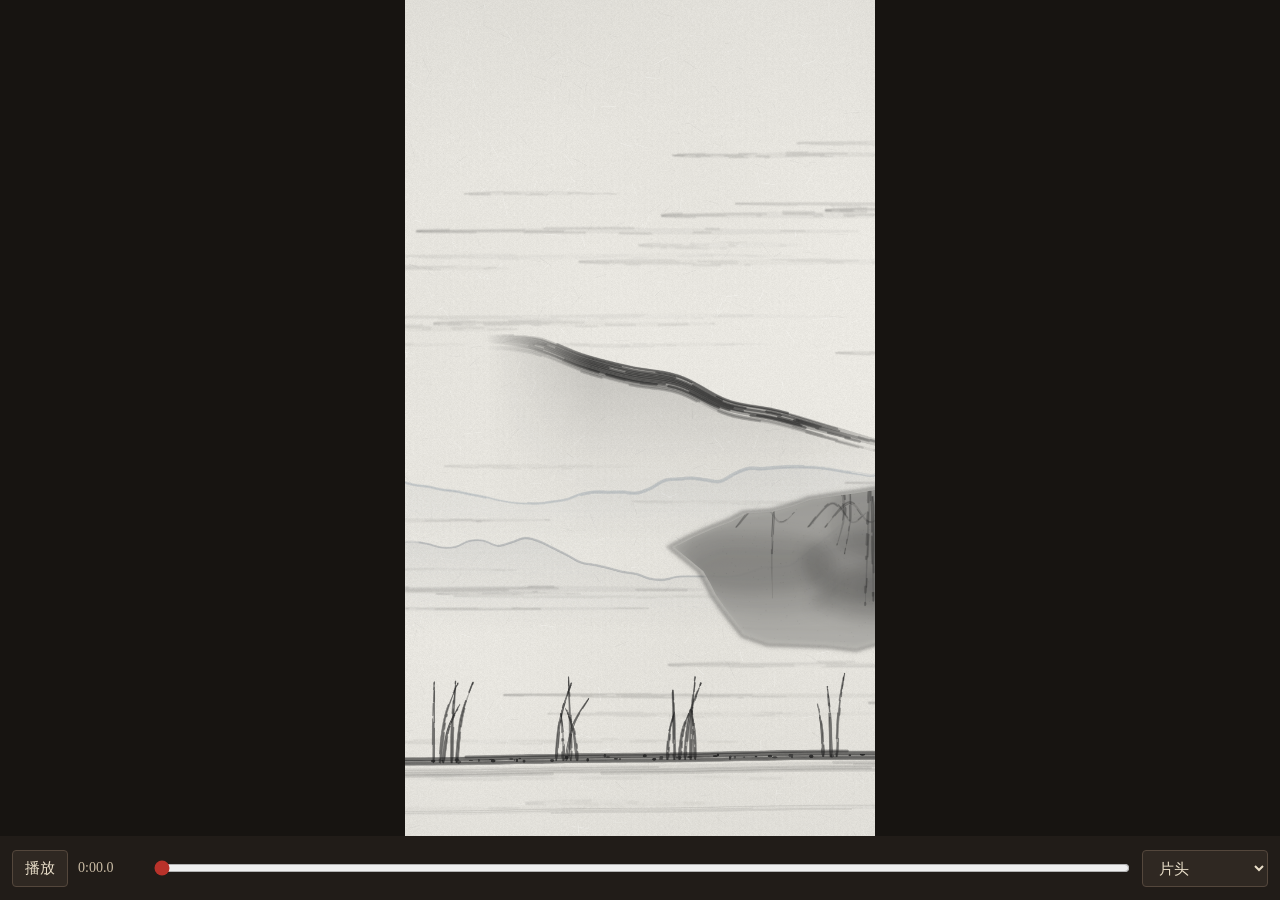
==== commit 45e59b5c: "Ink MV: redo as minimal ink landscape scroll per reference (mist, hills, rocks, grass, vertical lyri" ====
--- a/lyrics/mv-ink/index.html
+++ b/lyrics/mv-ink/index.html
@@ -29,12 +29,12 @@
 <script src="../mv/timeline.js"></script>
 <script>
 "use strict";
-// 《人生幸事》水墨版：宣纸、墨分五色、朱砂桃花、竖排书法歌词。每帧由 renderAt(t) 确定性绘制。
+// 《人生幸事》水墨版：冷灰宣纸、横向淡墨云带、淡花青远山、浓墨山脊、墨晕山石、地平线与草，
+// 竖排书法歌词。整首歌像一卷山水长卷缓缓向左展开。每帧由 renderAt(t) 确定性绘制。
 const TL = window.TIMELINE, W = 1080, H = 1920;
 const cv = document.getElementById("c"), ctx = cv.getContext("2d");
-let g = ctx;                                   // 当前画布（转场时会临时指向缓冲画布）
+let g = ctx;
 const CAL = '"MSZ", "Ma Shan Zheng", "STKaiti", "KaiTi", serif';
-const ARTIST = "Gao";
 const LINES = TL.lines.filter(l => l.text).map(l => {
   const next = TL.lines.find(x => x.t > l.t);
   return { ...l, end: next ? next.t : TL.duration };
@@ -44,7 +44,6 @@
 const clamp = (x, a = 0, b = 1) => Math.min(b, Math.max(a, x));
 const ease = x => 0.5 - 0.5 * Math.cos(Math.PI * clamp(x));
 const easeOut = x => Math.sin(Math.PI / 2 * clamp(x));
-const backOut = x => { x = clamp(x); const c = 1.7; return 1 + (c + 1) * Math.pow(x - 1, 3) + c * Math.pow(x - 1, 2); };
 const lerp = (a, b, t) => a + (b - a) * t;
 const hash = n => { const s = Math.sin(n * 127.1 + 311.7) * 43758.5453; return s - Math.floor(s); };
 function vnoise(x, seed, P = 0) {
@@ -53,13 +52,13 @@
   return lerp(hash(a + seed * 101.3), hash(b + seed * 101.3), u);
 }
 const mk = (w, h) => { const c = document.createElement("canvas"); c.width = w; c.height = h; return c; };
-const INK = [26, 23, 20], CINNABAR = [184, 46, 36], HUAQING = [78, 106, 136], PAPER = [237, 228, 210];
+const INK = [34, 34, 34], BLUE = [104, 120, 140], PAPER = [236, 234, 228];
 const rgba = (c, a) => `rgba(${c[0]},${c[1]},${c[2]},${a})`;
 function lastBefore(arr, t) { let lo = 0, hi = arr.length - 1, r = -1; while (lo <= hi) { const m = (lo + hi) >> 1; if (arr[m] <= t) { r = m; lo = m + 1; } else hi = m - 1; } return r; }
-function pulse(arr, t, decay) { const i = lastBefore(arr, t); return i < 0 ? 0 : Math.exp(-(t - arr[i]) / decay); }
 function sectionIndex(t) { let i = 0; TL.sections.forEach((s, k) => { if (s.t <= t) i = k; }); return i; }
-
-// ---------- 毛笔笔触：中锋墨身 + 多根笔毛，笔毛按噪声断开形成飞白 ----------
+function withCanvas(c, fn) { const old = g; g = c.getContext("2d"); fn(g); g = old; return c; }
+
+// ---------- 毛笔笔触 ----------
 function resample(pts, step = 4) {
   const out = [];
   for (let i = 0; i < pts.length - 1; i++) {
@@ -77,21 +76,18 @@
 function brush(pts, o = {}) {
   const w = o.w || 10, ink = o.ink || INK, a = o.a ?? 0.85, dry = o.dry ?? 0.3, seed = o.seed || 1;
   const strands = o.strands || Math.max(3, Math.min(16, Math.round(w / 3))), taper = o.taper || "both";
-  const full = resample(pts, o.step || 4), F = full.length;
-  const S = full.slice(0, Math.max(2, Math.floor(F * clamp(o.len ?? 1))));
-  if ((o.len ?? 1) <= 0) return;
+  const S = resample(pts, o.step || 4), F = S.length;
   const wid = u => taper === "both" ? w * (0.18 + 0.82 * Math.pow(Math.sin(Math.PI * clamp(u)), 0.6))
     : taper === "start" ? w * Math.min(1, 0.35 + u * 6) * (1 - 0.82 * Math.pow(u, 1.5)) : w;
   const E = S.map((p, i) => {
-    const q0 = S[Math.max(0, i - 1)], q1 = S[Math.min(S.length - 1, i + 1)];
+    const q0 = S[Math.max(0, i - 1)], q1 = S[Math.min(F - 1, i + 1)];
     const dx = q1[0] - q0[0], dy = q1[1] - q0[1], d = Math.hypot(dx, dy) || 1, u = i / (F - 1);
     return { x: p[0], y: p[1], nx: -dy / d, ny: dx / d, hw: wid(u) * (0.85 + 0.3 * vnoise(u * 6, seed)) / 2, u };
   });
-  const bw = o.bodyW ?? 1;                       // 墨身宽度（<1 时边缘只剩笔毛，飞白更明显）
-  g.fillStyle = rgba(ink, o.body ? a * o.body : a * 0.5 * (1 - dry * 0.6));
+  g.fillStyle = rgba(ink, a * 0.5 * (1 - dry * 0.6));
   g.beginPath();
-  E.forEach((e, i) => i ? g.lineTo(e.x + e.nx * e.hw * bw, e.y + e.ny * e.hw * bw) : g.moveTo(e.x + e.nx * e.hw * bw, e.y + e.ny * e.hw * bw));
-  for (let i = E.length - 1; i >= 0; i--) g.lineTo(E[i].x - E[i].nx * E[i].hw * bw, E[i].y - E[i].ny * E[i].hw * bw);
+  E.forEach((e, i) => i ? g.lineTo(e.x + e.nx * e.hw, e.y + e.ny * e.hw) : g.moveTo(e.x + e.nx * e.hw, e.y + e.ny * e.hw));
+  for (let i = F - 1; i >= 0; i--) g.lineTo(E[i].x - E[i].nx * E[i].hw, E[i].y - E[i].ny * E[i].hw);
   g.fill();
   g.strokeStyle = rgba(ink, a * 0.55); g.lineCap = "round"; g.lineJoin = "round";
   for (let k = 0; k < strands; k++) {
@@ -99,545 +95,243 @@
     g.lineWidth = Math.max(0.8, w / strands * 1.25 * (0.6 + 0.8 * hash(seed + k)));
     g.beginPath(); let pen = false;
     for (const e of E) {
-      const gap = Math.abs(off) >= (o.core || 0) && vnoise(e.u * (9 + (k % 5) * 4) + k * 13.1, seed + k) < dry * (0.2 + e.u * 1.1) * (Math.abs(off) * 0.7 + 0.5);
-      if (gap) { pen = false; continue; }
+      if (vnoise(e.u * (9 + (k % 5) * 4) + k * 13.1, seed + k) < dry * (0.2 + e.u * 1.1) * (Math.abs(off) * 0.7 + 0.5)) { pen = false; continue; }
       const x = e.x + e.nx * e.hw * off, y = e.y + e.ny * e.hw * off;
       if (pen) g.lineTo(x, y); else { g.moveTo(x, y); pen = true; }
     }
     g.stroke();
   }
 }
-function withCanvas(c, fn) { const old = g; g = c.getContext("2d"); fn(g); g = old; return c; }
-
-// ---------- 预渲染素材 ----------
-const PAPER_C = withCanvas(mk(W, H), x => {          // 生宣：底色、水渍、纸纹、纤维、暗角
+function blob(x, cx, cy, rx, ry, seed, flatTop = 0.85, n = 40) {   // 不规则的墨块轮廓
+  x.beginPath();
+  for (let i = 0; i <= n; i++) {
+    const an = i / n * 6.283, r = 0.78 + 0.32 * vnoise(i * 0.38, seed, Math.round(n * 0.38)) + 0.07 * vnoise(i * 1.9, seed + 3);
+    let px = cx + Math.cos(an) * rx * r, py = cy + Math.sin(an) * ry * r;
+    if (py < cy) py = cy - (cy - py) * flatTop;
+    i ? x.lineTo(px, py) : x.moveTo(px, py);
+  }
+  x.closePath();
+}
+
+// ---------- 长卷素材（预渲染） ----------
+const PAN = 24;                                         // 近景每秒左移的像素
+const WORLD = Math.ceil(W + TL.duration * PAN + 400);
+const PAPER_C = withCanvas(mk(W, H), x => {             // 冷灰生宣
   x.fillStyle = rgba(PAPER, 1); x.fillRect(0, 0, W, H);
-  for (let i = 0; i < 16; i++) {
-    const gx = hash(i * 3.1) * W, gy = hash(i * 7.7) * H, r = 200 + hash(i * 1.3) * 520;
+  for (let i = 0; i < 12; i++) {
+    const gx = hash(i * 3.1) * W, gy = hash(i * 7.7) * H, r = 260 + hash(i * 1.3) * 520;
     const gr = x.createRadialGradient(gx, gy, 0, gx, gy, r);
-    gr.addColorStop(0, `rgba(200,182,150,${0.07 + hash(i) * 0.08})`); gr.addColorStop(1, "rgba(200,182,150,0)");
+    gr.addColorStop(0, `rgba(205,203,196,${0.06 + hash(i) * 0.07})`); gr.addColorStop(1, "rgba(205,203,196,0)");
     x.fillStyle = gr; x.fillRect(0, 0, W, H);
   }
   const id = x.getImageData(0, 0, W, H), d = id.data; let s = 12345;
-  for (let i = 0; i < d.length; i += 4) { s = (s * 1103515245 + 12345) & 0x7fffffff; const v = (((s >> 8) & 255) / 255 - 0.5) * 13; d[i] += v; d[i + 1] += v; d[i + 2] += v * 0.9; }
+  for (let i = 0; i < d.length; i += 4) { s = (s * 1103515245 + 12345) & 0x7fffffff; const v = (((s >> 8) & 255) / 255 - 0.5) * 11; d[i] += v; d[i + 1] += v; d[i + 2] += v; }
   x.putImageData(id, 0, 0);
   x.lineCap = "round";
-  for (let i = 0; i < 1000; i++) {
-    const fx = hash(i * 1.7 + 0.3) * W, fy = hash(i * 2.9 + 0.1) * H, l = 8 + hash(i * 5.3) * 32, an = hash(i * 9.1) * 6.28;
-    x.strokeStyle = hash(i * 4.4) > 0.5 ? "rgba(255,252,240,0.35)" : "rgba(140,120,90,0.10)";
+  for (let i = 0; i < 700; i++) {
+    const fx = hash(i * 1.7 + 0.3) * W, fy = hash(i * 2.9 + 0.1) * H, l = 8 + hash(i * 5.3) * 30, an = hash(i * 9.1) * 6.28;
+    x.strokeStyle = hash(i * 4.4) > 0.5 ? "rgba(255,255,252,0.35)" : "rgba(120,120,115,0.08)";
     x.lineWidth = 0.6 + hash(i * 3.3);
-    x.beginPath(); x.moveTo(fx, fy);
-    x.quadraticCurveTo(fx + Math.cos(an) * l * 0.5 + 5, fy + Math.sin(an) * l * 0.5, fx + Math.cos(an) * l, fy + Math.sin(an) * l); x.stroke();
-  }
-  const v = x.createRadialGradient(W / 2, H / 2, H * 0.3, W / 2, H / 2, H * 0.78);
-  v.addColorStop(0, "rgba(110,85,55,0)"); v.addColorStop(1, "rgba(110,85,55,0.24)");
+    x.beginPath(); x.moveTo(fx, fy); x.lineTo(fx + Math.cos(an) * l, fy + Math.sin(an) * l); x.stroke();
+  }
+  const v = x.createRadialGradient(W / 2, H / 2, H * 0.35, W / 2, H / 2, H * 0.8);
+  v.addColorStop(0, "rgba(90,90,85,0)"); v.addColorStop(1, "rgba(90,90,85,0.14)");
   x.fillStyle = v; x.fillRect(0, 0, W, H);
 });
-function makeRange(w, h, seed, alpha, ridgeA, ink = INK) {   // 远山：低分辨率晕染后放大，可左右无缝平铺
+const MIST_RAW = withCanvas(mk(2400, H), () => {             // 横向的淡墨云带，可左右平铺
+  for (let i = 0; i < 24; i++) {
+    const y = 240 + hash(i * 2.3) * 1360, len = 300 + hash(i * 4.1) * 1000, x0 = hash(i * 7.9) * 2400;
+    for (const dx of [0, -2400]) {
+      const xs = x0 + dx;
+      brush([[xs, y], [xs + len * 0.35, y + (hash(i) - 0.5) * 5], [xs + len * 0.7, y - (hash(i * 3) - 0.5) * 5], [xs + len, y]],
+        { w: 5 + hash(i * 5.5) * 12, a: 0.1 + hash(i * 6.6) * 0.12, dry: 0.8, seed: 300 + i, strands: 4, step: 10 });
+    }
+  }
+});
+const MIST = withCanvas(mk(2400, H), x => { x.filter = "blur(1.5px)"; x.drawImage(MIST_RAW, 0, 0); });
+function makeHills(w, h, seed, ink, alpha, edgeA) {      // 远山：圆缓的淡花青山包，山顶一道稍深的轮廓
   const lo = mk(w / 4, h / 4), lx = lo.getContext("2d"); lx.scale(0.25, 0.25);
   const ridge = [];
   for (let x = 0; x <= w; x += 8) {
-    const n = vnoise(x / 400, seed, 6) * 0.62 + vnoise(x / 150, seed + 3, 16) * 0.26 + vnoise(x / 50, seed + 7, 48) * 0.12;
-    ridge.push([x, h * 0.12 + h * 0.6 * (1 - n)]);
-  }
-  for (let pass = 0; pass < 3; pass++) {
-    const gr = lx.createLinearGradient(0, h * 0.1, 0, h);
-    gr.addColorStop(0, rgba(ink, alpha * (1 - pass * 0.25))); gr.addColorStop(0.5, rgba(ink, alpha * 0.35)); gr.addColorStop(1, rgba(ink, 0));
-    lx.fillStyle = gr; lx.beginPath(); lx.moveTo(0, h);
-    for (const [x, y] of ridge) lx.lineTo(x, y + pass * 22 + vnoise(x / 30, seed + pass, 80) * 16);
-    lx.lineTo(w, h); lx.fill();
-  }
+    const n = vnoise(x / 600, seed, 4) * 0.7 + vnoise(x / 200, seed + 3, 12) * 0.22 + vnoise(x / 60, seed + 7, 40) * 0.08;
+    ridge.push([x, h * 0.15 + h * 0.65 * (1 - Math.pow(n, 1.4))]);
+  }
+  const gr = lx.createLinearGradient(0, h * 0.15, 0, h);
+  gr.addColorStop(0, rgba(ink, alpha)); gr.addColorStop(0.45, rgba(ink, alpha * 0.4)); gr.addColorStop(1, rgba(ink, 0));
+  lx.fillStyle = gr; lx.beginPath(); lx.moveTo(0, h); ridge.forEach(([x, y]) => lx.lineTo(x, y)); lx.lineTo(w, h); lx.fill();
   return withCanvas(mk(w, h), x => {
     x.imageSmoothingQuality = "high"; x.drawImage(lo, 0, 0, w, h);
-    if (ridgeA) brush(ridge.filter((_, i) => i % 3 === 0), { w: 5, a: ridgeA, dry: 0.6, seed, taper: "none", strands: 3, ink });
-  });
-}
-const RANGES = [makeRange(2400, 700, 3, 0.15, 0), makeRange(2400, 600, 9, 0.27, 0.3)];
-const RANGES_N = [makeRange(2400, 700, 5, 0.2, 0, [40, 58, 80]), makeRange(2400, 600, 11, 0.34, 0.3, [30, 44, 62])];
-function drawRange(img, dx, y, a = 1) {
+    brush(ridge.filter((_, i) => i % 4 === 0), { w: 6, ink, a: edgeA, dry: 0.65, seed, taper: "none", strands: 3, step: 8 });
+    x.save(); x.beginPath(); x.moveTo(0, h); ridge.forEach(([px, py]) => x.lineTo(px, py)); x.lineTo(w, h); x.clip();
+    for (let i = 0; i < 500; i++) { x.fillStyle = rgba(ink, 0.05 + hash(i * 1.3) * 0.08); x.fillRect(hash(i * 2.7) * w, h * 0.15 + hash(i * 3.9) * h * 0.5, 1.5, 1.5); }
+    x.restore();
+  });
+}
+const HILLS = [makeHills(2400, 520, 4, BLUE, 0.2, 0.3), makeHills(2400, 560, 12, [88, 98, 112], 0.26, 0.35)];
+function makeRidge(seed, w, h) {                         // 浓墨山脊：一道粗重的坡线，往下渐淡
+  const top = []; for (let i = 0; i <= 10; i++) { const u = i / 10; top.push([u * w, h * (0.12 + 0.6 * Math.pow(u, 1.3)) + (vnoise(u * 8, seed) - 0.5) * 30]); }
+  return withCanvas(mk(w, h), x => {
+    x.save(); x.filter = "blur(5px)"; x.beginPath(); x.moveTo(0, h); top.forEach(p => x.lineTo(...p)); x.lineTo(w, h); x.closePath();
+    const gr = x.createLinearGradient(0, h * 0.1, 0, h); gr.addColorStop(0, rgba(INK, 0.22)); gr.addColorStop(0.6, rgba(INK, 0.05)); gr.addColorStop(1, rgba(INK, 0));
+    x.fillStyle = gr; x.fill(); x.restore();
+    brush(top, { w: 30, a: 0.9, dry: 0.55, seed, taper: "start", strands: 10 });
+    brush(top.map(([px, py]) => [px, py + 16]), { w: 12, a: 0.4, dry: 0.7, seed: seed + 1, taper: "start", strands: 4 });
+    x.globalCompositeOperation = "destination-in";        // 左右两端都淡出，不留素材边
+    const fx = x.createLinearGradient(0, 0, w, 0);
+    fx.addColorStop(0, "rgba(0,0,0,0)"); fx.addColorStop(0.22, "rgba(0,0,0,1)"); fx.addColorStop(0.65, "rgba(0,0,0,1)"); fx.addColorStop(1, "rgba(0,0,0,0)");
+    x.fillStyle = fx; x.fillRect(0, 0, w, h);
+    x.globalCompositeOperation = "source-over";
+  });
+}
+function makeRock(seed, w, h) {                          // 墨晕山石：几层淡墨叠染，湿边略深，内里几笔竖皴
+  return withCanvas(mk(w, h), x => {
+    const cx = w / 2, cy = h * 0.55, rx = w * 0.4, ry = h * 0.34;
+    x.save(); x.filter = "blur(3px)"; blob(x, cx, cy, rx * 0.98, ry * 0.98, seed); x.fillStyle = rgba(PAPER, 0.9); x.fill(); x.restore();   // 先铺纸色，挡住后面的远山线
+    x.save(); x.filter = "blur(7px)"; blob(x, cx, cy, rx, ry, seed); x.fillStyle = rgba(INK, 0.3); x.fill(); x.restore();
+    x.save(); x.filter = "blur(2.5px)"; blob(x, cx, cy, rx, ry, seed); x.strokeStyle = rgba(INK, 0.2); x.lineWidth = 7; x.stroke(); x.restore();
+    x.save(); blob(x, cx, cy, rx * 0.97, ry * 0.97, seed); x.clip();
+    for (let k = 0; k < 8; k++) {
+      x.save(); x.filter = `blur(${8 + hash(seed + k) * 8}px)`;
+      blob(x, cx + (hash(seed + k * 3) - 0.5) * rx * 1.4, cy + (hash(seed + k * 5) - 0.5) * ry * 1.2, rx * (0.2 + hash(seed + k) * 0.3), ry * (0.25 + hash(seed + k * 7) * 0.35), seed + k * 11, 1, 24);
+      x.fillStyle = rgba(INK, 0.07 + hash(seed + k * 9) * 0.16); x.fill(); x.restore();
+    }
+    const tg = x.createLinearGradient(0, cy - ry, 0, cy + ry); tg.addColorStop(0, rgba(INK, 0.14)); tg.addColorStop(1, rgba(INK, 0));
+    x.fillStyle = tg; x.fillRect(0, 0, w, h);
+    for (let k = 0; k < 9; k++) {
+      const sx = cx + (hash(seed + k * 13) - 0.5) * rx * 1.5, sy = cy - ry * (0.5 + hash(seed + k) * 0.4), L = ry * (0.7 + hash(seed + k * 17) * 0.9);
+      brush([[sx, sy], [sx + (hash(seed + k * 2) - 0.5) * 14, sy + L * 0.5], [sx + (hash(seed + k * 4) - 0.5) * 22, sy + L]],
+        { w: 3 + hash(seed + k * 19) * 4, a: 0.55, dry: 0.55, seed: seed + 40 + k, taper: "start", strands: 2 });
+    }
+    for (let k = 0; k < 3; k++) {
+      const sx = cx + (hash(seed + k * 23) - 0.6) * rx, sy = cy - ry * 0.6;
+      brush([[sx - 50, sy + 40], [sx, sy - 10], [sx + 40, sy + 30], [sx + 70, sy + 10]], { w: 4, a: 0.45, dry: 0.6, seed: seed + 70 + k, strands: 2 });
+    }
+    for (let i = 0; i < 900; i++) { x.fillStyle = rgba(INK, 0.04 + hash(seed + i * 1.1) * 0.08); x.fillRect(hash(seed + i * 2.3) * w, hash(seed + i * 3.7) * h, 1.6, 1.6); }
+    x.restore();
+  });
+}
+const ROCKS = [makeRock(5, 900, 520), makeRock(17, 700, 460), makeRock(29, 560, 380), makeRock(41, 1000, 560)];
+const RIDGES = [makeRidge(61, 900, 420), makeRidge(73, 760, 360)];
+const GROUND_Y = 1740;
+const GROUND = withCanvas(mk(WORLD, 480), () => {        // 地平线：一道墨线，苔点，几簇草
+  const line = []; for (let x = -20; x <= WORLD + 20; x += 160) line.push([x, 220 + (vnoise(x / 500, 81) - 0.5) * 18]);
+  brush(line, { w: 20, a: 0.8, dry: 0.5, seed: 82, taper: "none", strands: 5, step: 8 });
+  brush(line.map(([x, y]) => [x, y + 26]), { w: 22, a: 0.18, dry: 0.75, seed: 83, taper: "none", strands: 5, step: 8 });
+  brush(line.map(([x, y]) => [x, y + 120]), { w: 10, a: 0.12, dry: 0.8, seed: 84, taper: "none", strands: 3, step: 10 });
+  const yAt = x => 220 + (vnoise(x / 500, 81) - 0.5) * 18;
+  for (let i = 0; i < WORLD / 26; i++) {
+    const x = hash(i * 3.3) * WORLD; const gx = g;
+    gx.fillStyle = rgba(INK, 0.5 + hash(i) * 0.4); gx.beginPath(); gx.ellipse(x, yAt(x) + (hash(i * 5) - 0.5) * 10, 2 + hash(i * 7) * 4, 1.5 + hash(i * 9) * 2.5, 0, 0, 6.283); gx.fill();
+  }
+  let x = 60;
+  while (x < WORLD) {
+    const n = 3 + Math.floor(hash(x) * 5), y = yAt(x);
+    for (let k = 0; k < n; k++) {
+      const bx = x + k * 13 + hash(x + k) * 10, hgt = 100 + hash(x * 1.3 + k) * 90, lean = (hash(x * 2.1 + k) - 0.35) * 80;
+      brush([[bx, y + 4], [bx + lean * 0.3, y - hgt * 0.55], [bx + lean, y - hgt]], { w: 7, a: 0.75, dry: 0.35, seed: x + k, taper: "start", strands: 3 });
+    }
+    x += 200 + hash(x * 0.7) * 280;
+  }
+});
+// 长卷上的物件：[素材, 世界坐标 x, 底边 y, 缩放, 视差]
+const PROPS = [];
+for (let i = 0, x = 300; x < WORLD * 0.95; i++) {
+  PROPS.push({ img: RIDGES[i % 2], x: x * 0.62, y: 1240, s: 0.9 + hash(i * 3) * 0.4, p: 0.62, flip: i % 2 === 1 });
+  x += 1900 + hash(i * 5) * 900;
+}
+for (let i = 0, x = 650; x < WORLD; i++) {
+  PROPS.push({ img: ROCKS[i % 4], x: x * 0.82, y: 1620 - hash(i * 7) * 90, s: 0.75 + hash(i * 2) * 0.45, p: 0.82 });
+  x += 900 + hash(i * 11) * 600;
+}
+function tile(img, dx, y, a = 1) {
   const w = img.width, x0 = -(((dx % w) + w) % w);
   g.globalAlpha = a; g.drawImage(img, x0, y); if (x0 + w < W) g.drawImage(img, x0 + w, y); g.globalAlpha = 1;
 }
-
-const BRIDGE = withCanvas(mk(1000, 520), () => {     // 石拱桥：一笔浓墨拱背，倒影淡墨
-  const deck = u => [10 + 980 * u, 300 - 210 * Math.sin(Math.PI * u)];
-  brush([[40, 335], [200, 215], [500, 125], [800, 215], [960, 335]], { w: 48, a: 0.85, dry: 0.45, seed: 21 });
-  brush([0, 0.15, 0.3, 0.5, 0.7, 0.85, 1].map(deck), { w: 13, a: 0.7, dry: 0.55, seed: 22 });
-  brush([0.08, 0.2, 0.35, 0.5, 0.65, 0.8, 0.92].map(u => { const [x, y] = deck(u); return [x, y - 38]; }), { w: 6, a: 0.55, dry: 0.6, seed: 23 });
-  for (let i = 0; i < 9; i++) { const [x, y] = deck(0.1 + i * 0.1); brush([[x, y - 2], [x + 1, y - 40]], { w: 7, a: 0.7, dry: 0.3, seed: 30 + i, taper: "none", strands: 2 }); }
-  brush([[300, 335], [380, 240], [500, 205], [620, 240], [700, 335]], { w: 10, a: 0.45, dry: 0.6, seed: 24 });
-  brush([[300, 345], [380, 440], [500, 475], [620, 440], [700, 345]], { w: 9, a: 0.16, dry: 0.7, seed: 25 });
-  brush([[40, 345], [200, 450], [500, 505], [800, 450], [960, 345]], { w: 26, a: 0.12, dry: 0.7, seed: 26 });
-  for (let i = 0; i < 6; i++) brush([[60 + i * 160, 350 + i % 2 * 30], [190 + i * 160, 352 + i % 2 * 30]], { w: 3, a: 0.3, dry: 0.5, seed: 40 + i, strands: 2 });
-});
-const GROUND = withCanvas(mk(W, 360), () => {        // 近景土坡与草
-  brush([[-40, 120], [300, 95], [640, 118], [1120, 88]], { w: 16, a: 0.4, dry: 0.7, seed: 51, taper: "none" });
-  brush([[60, 200], [420, 180], [900, 205]], { w: 8, a: 0.25, dry: 0.7, seed: 52 });
-  for (let i = 0; i < 26; i++) {
-    const x = hash(i * 2.7) * W, y = 100 + hash(i * 1.3) * 40, h = 20 + hash(i * 6.1) * 40;
-    brush([[x, y], [x + (hash(i) - 0.5) * 20, y - h]], { w: 4, a: 0.5, dry: 0.4, seed: 60 + i, taper: "start", strands: 2 });
-  }
-});
-const WHEEL = withCanvas(mk(480, 480), x => {         // 贯穿全片的木轮：干笔轮圈 + 八根辐条
-  x.translate(240, 240);
-  const circ = (r, n, j, seed) => Array.from({ length: n + 1 }, (_, i) => { const an = i / n * 6.283 + 0.2, rr = r + (vnoise(i * 0.7, seed) - 0.5) * j; return [Math.cos(an) * rr, Math.sin(an) * rr]; });
-  brush(circ(205, 36, 8, 71), { w: 30, a: 0.85, dry: 0.5, seed: 71, taper: "none", strands: 9 });
-  brush(circ(168, 32, 6, 72), { w: 9, a: 0.65, dry: 0.6, seed: 72, taper: "none" });
-  for (let k = 0; k < 8; k++) { const an = k / 8 * 6.283; brush([[Math.cos(an) * 30, Math.sin(an) * 30], [Math.cos(an) * 172, Math.sin(an) * 172]], { w: 10, a: 0.8, dry: 0.45, seed: 80 + k, taper: "start" }); }
-  x.fillStyle = rgba(INK, 0.9); x.beginPath(); x.arc(0, 0, 30, 0, 6.283); x.fill();
-  x.fillStyle = rgba(PAPER, 0.9); x.beginPath(); x.arc(0, 0, 9, 0, 6.283); x.fill();
-});
-function wheelAt(x, y, R, ang, a = 1) {
-  const s = R * 2 * 240 / 218;
-  g.save(); g.globalAlpha = a; g.translate(x, y); g.rotate(ang); g.drawImage(WHEEL, -s / 2, -s / 2, s, s); g.restore();
-}
-function makeBlossom(seed) {                           // 桃花：一滴朱砂洇开，花瓣叠处更深，边缘留水痕
-  return withCanvas(mk(80, 80), x => {
-    x.translate(40, 40); x.rotate(hash(seed) * 6.28);
-    for (let k = 0; k < 5; k++) {
-      const an = k / 5 * 6.283;
-      x.fillStyle = rgba(CINNABAR, 0.4 + hash(seed + k) * 0.22);
-      x.beginPath(); x.arc(Math.cos(an) * 13, Math.sin(an) * 13, 12 + hash(seed + k * 3) * 3, 0, 6.283); x.fill();
-      x.strokeStyle = "rgba(130,22,16,0.35)"; x.lineWidth = 1.6; x.stroke();
-    }
-    x.fillStyle = "rgba(60,20,15,0.8)";
-    for (let k = 0; k < 6; k++) { const an = k / 6 * 6.283; x.beginPath(); x.arc(Math.cos(an) * 5, Math.sin(an) * 5, 1.5, 0, 6.283); x.fill(); }
-  });
-}
-const BLOSSOMS = [0, 1, 2, 3].map(i => makeBlossom(i * 7 + 3));
-const PETAL = withCanvas(mk(40, 40), x => {
-  x.translate(20, 20); x.fillStyle = rgba(CINNABAR, 0.78); x.beginPath(); x.ellipse(0, 0, 13, 7.5, 0, 0, 6.283); x.fill();
-  x.strokeStyle = "rgba(125,20,14,0.5)"; x.lineWidth = 1.5; x.stroke();
-});
-function makeTree(seed) {                              // 桃树：侧锋枯笔枝干，记录开花点
-  const spots = [];
-  const c = withCanvas(mk(900, 1300), () => {
-    const trunk = [[170, 1300], [200, 1060], [150, 830], [235, 610], [300, 430], [350, 260]];
-    brush(trunk, { w: 76, a: 0.9, dry: 0.5, seed, taper: "start", strands: 12 });
-    const br = (p, ang, len, wd, depth, sd) => {
-      const pts = [p]; let [px, py] = p;
-      for (let k = 1; k <= 4; k++) { ang += (hash(sd + k * 1.7) - 0.5) * 0.55; px += Math.cos(ang) * len / 4; py += Math.sin(ang) * len / 4; pts.push([px, py]); }
-      brush(pts, { w: wd, a: 0.85, dry: 0.55, seed: sd, taper: "start" });
-      pts.slice(1).forEach(q => spots.push(q));
-      if (depth < 3) { br(pts[2], ang - 0.55, len * 0.66, wd * 0.6, depth + 1, sd * 1.3 + 5); br(pts[4], ang + 0.45, len * 0.7, wd * 0.6, depth + 1, sd * 1.7 + 9); }
-    };
-    br(trunk[3], -2.3, 420, 30, 1, seed + 11);
-    br(trunk[4], -0.5, 460, 28, 1, seed + 23);
-    br(trunk[5], -1.5, 360, 24, 1, seed + 37);
-    br(trunk[2], -2.9, 300, 24, 2, seed + 51);
-  });
-  const blooms = [];
-  spots.forEach((p, i) => { for (let k = 0; k < 2; k++) blooms.push({ x: p[0] + (hash(seed + i * 3 + k) - 0.5) * 50, y: p[1] + (hash(seed + i * 5 + k) - 0.5) * 50, s: 0.55 + hash(seed + i + k * 9) * 0.6, v: (i + k) % 4 }); });
-  const base = [200, 1100];
-  blooms.forEach(b => { b.o = clamp(Math.hypot(b.x - base[0], b.y - base[1]) / 1100 + hash(b.x) * 0.15); });
-  return { c, blooms };
-}
-const TREE = makeTree(7);
-const WILLOW_TREE = withCanvas(mk(420, 900), () => {   // 路边柳树（骑车段向后掠过）
-  brush([[210, 900], [200, 700], [215, 520], [205, 380], [230, 240]], { w: 34, a: 0.85, dry: 0.5, seed: 151, taper: "start" });
-  for (let i = 0; i < 14; i++) {
-    const bx = 60 + hash(i * 3.3) * 300, by = 220 + hash(i * 1.9) * 120, L = 280 + hash(i * 7.1) * 300, dir = bx < 210 ? -1 : 1;
-    const pts = [[210, by - 20], [bx, by - 60], [bx + dir * 20, by + L * 0.4], [bx + dir * 30, by + L]];
-    brush(pts, { w: 4, a: 0.6, dry: 0.3, seed: 160 + i, taper: "start", strands: 2 });
-  }
-});
-const NIGHT = withCanvas(mk(W, H), x => {             // 桥段：一片花青压下来的夜色 + 车辙
-  x.drawImage(PAPER_C, 0, 0);
-  const lo = mk(108, 192), lx = lo.getContext("2d");
-  for (let i = 0; i < 44; i++) {
-    const bx = hash(i * 2.1) * 108, by = hash(i * 3.7) * 150 - 10, r = 10 + hash(i * 5.1) * 32;
-    const gr = lx.createRadialGradient(bx, by, 0, bx, by, r);
-    gr.addColorStop(0, rgba(HUAQING, 0.2 + hash(i) * 0.22)); gr.addColorStop(1, rgba(HUAQING, 0));
-    lx.fillStyle = gr; lx.fillRect(0, 0, 108, 192);
-  }
-  x.imageSmoothingQuality = "high"; x.drawImage(lo, 0, 0, W, H);
-  const fade = x.createLinearGradient(0, 1150, 0, 1700); fade.addColorStop(0, rgba(PAPER, 0)); fade.addColorStop(1, rgba(PAPER, 0.75));
-  x.fillStyle = fade; x.fillRect(0, 1150, W, H - 1150);
-  x.drawImage(RANGES_N[0], -300, 860); x.drawImage(RANGES_N[1], -900, 1040);
-  brush([[250, 1960], [380, 1650], [480, 1420], [528, 1300]], { w: 26, a: 0.5, dry: 0.65, seed: 301, taper: "start" });
-  brush([[830, 1960], [690, 1650], [592, 1420], [552, 1300]], { w: 26, a: 0.5, dry: 0.65, seed: 302, taper: "start" });
-});
-const SEAL = withCanvas(mk(200, 200), x => {           // 朱文印：Gao
-  x.fillStyle = rgba(CINNABAR, 0.92); x.beginPath();
-  const pts = [[8, 10], [100, 4], [192, 9], [196, 100], [190, 192], [100, 196], [6, 190], [4, 100]];
-  pts.forEach((p, i) => i ? x.lineTo(p[0] + (hash(i) - 0.5) * 6, p[1] + (hash(i + 9) - 0.5) * 6) : x.moveTo(...p)); x.fill();
-  x.globalCompositeOperation = "destination-out";
-  x.font = 'bold 68px "DejaVu Serif", Georgia, "Times New Roman", serif'; x.textAlign = "center"; x.textBaseline = "middle";
-  x.fillText(ARTIST, 100, 106);
-  x.lineWidth = 5; x.strokeRect(17, 17, 166, 166);
-  for (let i = 0; i < 300; i++) { x.globalAlpha = 0.4 + hash(i) * 0.6; x.beginPath(); x.arc(hash(i * 3.1) * 200, hash(i * 7.3) * 200, hash(i * 1.9) * 2.8, 0, 6.283); x.fill(); }
-});
-
-// ---------- 动态元素 ----------
-const WILLOW = Array.from({ length: 15 }, (_, i) => ({ x: hash(i * 4.1), len: 0.45 + hash(i * 2.3) * 0.55, ph: hash(i * 7.7) * 6.28, seed: 40 + i }));
-function willow(x0, w, maxLen, t, a = 1, side = 1) {   // 从画面顶端垂下的柳枝，随风摆
-  brush([[x0 - 60, -20], [x0 + w * 0.5, 26], [x0 + w + 60, 4]], { w: 20, a: 0.75 * a, dry: 0.5, seed: 39, taper: "both" });
-  for (const b of WILLOW) {
-    const bx = x0 + b.x * w, L = maxLen * b.len, pts = [];
-    for (let k = 0; k <= 7; k++) { const u = k / 7, sw = Math.sin(t * 0.9 + b.ph + u * 1.5) * 26 * u * u; pts.push([bx + sw + u * u * 22 * side, 10 + u * L]); }
-    brush(pts, { w: 4, a: 0.6 * a, dry: 0.3, seed: b.seed, taper: "start", strands: 2 });
-    g.strokeStyle = rgba(INK, 0.42 * a); g.lineWidth = 3.2; g.lineCap = "round"; g.beginPath();
-    const S = resample(pts, 24);
-    for (let k = 2; k < S.length; k++) { const [px, py] = S[k], d = k % 2 ? 1 : -1, ll = 10 + hash(b.seed + k) * 8; g.moveTo(px, py); g.quadraticCurveTo(px + d * ll * 0.6, py + ll * 0.3, px + d * ll * 0.5, py + ll); }
-    g.stroke();
-  }
-}
-function head(hx, hy, s, dir, fem, a, sw, seed) {
-  g.fillStyle = rgba(INK, 0.9 * a); g.beginPath(); g.ellipse(hx, hy, 17 * s, 20 * s, 0, 0, 6.283); g.fill();
-  g.fillStyle = rgba(PAPER, 0.92 * a); g.beginPath(); g.ellipse(hx + 9 * s * dir, hy + 3 * s, 7 * s, 13 * s, 0, 0, 6.283); g.fill();
-  g.fillStyle = rgba(INK, 0.92 * a);
-  if (fem) {
-    g.beginPath(); g.ellipse(hx - 8 * s * dir, hy - 22 * s, 13 * s, 11 * s, 0, 0, 6.283); g.fill();
-    brush([[hx - 28 * s * dir, hy - 27 * s], [hx + 8 * s * dir, hy - 31 * s]], { w: 3 * s, a: 0.8 * a, seed: seed + 8, taper: "none", strands: 1 });
-    g.fillStyle = rgba(CINNABAR, 0.9 * a); g.beginPath(); g.arc(hx + 6 * s * dir, hy - 31 * s, 3.8 * s, 0, 6.283); g.fill();
-  } else {
-    g.beginPath(); g.arc(hx - 2 * s * dir, hy - 21 * s, 8 * s, 0, 6.283); g.fill();
-    brush([[hx - 4 * s * dir, hy - 20 * s], [hx - 22 * s * dir, hy - 8 * s + sw * 3], [hx - 30 * s * dir, hy + 14 * s + sw * 4]], { w: 3 * s, a: 0.7 * a, seed: seed + 9, strands: 2 });
-  }
-}
-function figure(x, y, s, dir, t, o = {}) {             // 写意人物：衣袍两三笔侧锋，袖口飞白
-  const a = o.a ?? 1, sw = Math.sin(t * 1.1 + (o.ph || 0)), sd = o.seed || 100, fem = !!o.female, rc = o.reach || 0;
-  const P = (dx, dy) => [x + dx * s * dir, y + dy * s];
-  g.fillStyle = rgba(INK, 0.07 * a); g.beginPath();
-  [P(-20, -225), P(20, -225), P(42, -60), P(58, 0), P(-50, 0), P(-36, -80)].forEach((p, i) => i ? g.lineTo(...p) : g.moveTo(...p)); g.fill();
-  brush([P(-18, -228), P(-30, -150), P(-40, -70), P(-52, -2)], { w: 9 * s, a: 0.75 * a, dry: 0.5, seed: sd + 1 });
-  brush([P(18, -226), P(26, -160), P(40, -80), P(56, -2)], { w: 6 * s, a: 0.6 * a, dry: 0.6, seed: sd + 2 });
-  brush([P(2, -170), P(6, -100), P(10, -8)], { w: 3 * s, a: 0.45 * a, dry: 0.6, seed: sd + 3, strands: 2 });
-  brush([P(-10, -150), P(-16, -80), P(-20, -6)], { w: 3 * s, a: 0.4 * a, dry: 0.6, seed: sd + 4, strands: 2 });
-  brush([P(-52, -2), P(0, 4), P(58, 0)], { w: 5 * s, a: 0.5 * a, dry: 0.5, seed: sd + 5 });
-  brush([P(-24, -160), P(0, -157), P(26, -162)], { w: 7 * s, a: 0.9 * a, dry: 0.2, seed: sd + 6, taper: "none" });
-  if (fem) brush([P(-4, -158), P(-10, -120), P(-6, -90 + sw * 4)], { w: 4 * s, ink: CINNABAR, a: 0.75 * a, dry: 0.3, seed: sd + 11, strands: 2 });
-  const sl = fem ? 1.3 : 1;
-  brush([P(16, -218), P(30 + rc * 40, -180 + rc * 20), P(40 + rc * 70, -130 * (1 - rc * 0.3) + sw * 4), P(30 + rc * 92 + sw * 6, -70 * sl + rc * 40)],
-    { w: 22 * s, a: 0.5 * a, dry: 0.55, seed: sd + 7 });
-  head(x + 2 * s * dir, y - 252 * s, s, dir, fem, a, sw, sd);
-}
-function figureSit(x, y, s, dir, t, o = {}) {          // 坐姿（骑车、坐后座）
-  const a = o.a ?? 1, sw = Math.sin(t * 1.1 + (o.ph || 0)), sd = o.seed || 300, rc = o.reach || 0;
-  const P = (dx, dy) => [x + dx * s * dir, y + dy * s];
-  g.fillStyle = rgba(INK, 0.07 * a); g.beginPath();
-  [P(-22, -150), P(18, -150), P(30, 0), P(-34, 0)].forEach((p, i) => i ? g.lineTo(...p) : g.moveTo(...p)); g.fill();
-  brush([P(-18, -152), P(-28, -80), P(-34, 0)], { w: 8 * s, a: 0.75 * a, dry: 0.5, seed: sd + 1 });
-  brush([P(16, -150), P(22, -80), P(28, -4)], { w: 5 * s, a: 0.6 * a, dry: 0.6, seed: sd + 2 });
-  if (o.side) brush([P(-30, -4), P(6, 8), P(12, 80), P(16, 112 + sw * 3)], { w: 18 * s, a: 0.5 * a, dry: 0.5, seed: sd + 3 });
-  else brush([P(-20, -2), P(40, 8), P(62, 68), P(72, 104)], { w: 16 * s, a: 0.55 * a, dry: 0.5, seed: sd + 3 });
-  brush([P(-22, -96), P(0, -94), P(24, -98)], { w: 6 * s, a: 0.9 * a, dry: 0.2, seed: sd + 4, taper: "none" });
-  brush([P(14, -140), P(40 + rc * 50, -112), P(62 + rc * 80, -92 + sw * 3)], { w: 16 * s, a: 0.5 * a, dry: 0.55, seed: sd + 5 });
-  head(x + 2 * s * dir, y - 178 * s, s, dir, !!o.female, a, sw, sd);
-}
-function bike(bx, by, s, ang, t) {                     // 木头削的单车：两只木轮 + 几笔车架，两人同乘
-  const R = 72 * s, P = (dx, dy) => [bx + dx * s, by + dy * s];
-  figureSit(bx - 108 * s, by - 128 * s, s * 0.9, 1, t, { side: true, female: true, seed: 420, ph: 1.3 });
-  wheelAt(bx - 125 * s, by - R, R, ang); wheelAt(bx + 125 * s, by - R, R, ang);
-  const fr = { w: 9 * s, a: 0.85, dry: 0.4, taper: "none", strands: 3 };
-  brush([P(-125, -72), P(-20, -150)], { ...fr, seed: 61 });
-  brush([P(-20, -150), P(20, -72), P(-125, -72)], { ...fr, seed: 62 });
-  brush([P(-20, -150), P(95, -160)], { ...fr, seed: 63 });
-  brush([P(20, -72), P(95, -160)], { ...fr, seed: 64 });
-  brush([P(95, -166), P(125, -72)], { ...fr, seed: 65 });
-  brush([P(84, -178), P(112, -188), P(132, -180)], { ...fr, w: 7 * s, seed: 66 });
-  brush([P(-150, -124), P(-62, -126)], { ...fr, w: 7 * s, seed: 67 });
-  figureSit(bx - 20 * s, by - 158 * s, s * 0.95, 1, t, { reach: 1, seed: 400 });
-}
-function drawPetal(x, y, rot, sc, a) {
-  if (a <= 0) return;
-  g.save(); g.globalAlpha = a; g.translate(x, y); g.rotate(rot); g.scale(sc, sc); g.drawImage(PETAL, -20, -20); g.restore();
-}
-function petals(t, n, a) {                             // 飘落的桃花瓣
-  for (let i = 0; i < n; i++) {
-    const sp = 60 + hash(i * 3.3) * 90, ph = hash(i * 5.5) * 100, tt = t + ph;
-    const y = ((tt * sp) % (H + 200)) - 100;
-    const x = (((hash(i * 1.1) * W + Math.sin(tt * 0.8) * 70 + tt * 22) % (W + 100)) + W + 100) % (W + 100) - 50;
-    drawPetal(x, y, tt * (0.6 + hash(i)), 0.6 + hash(i * 2.2) * 0.6, a);
-  }
-}
-function hitBursts(t, from, to, ox, oy, a) {           // 鼓点：每个重拍抖落一簇花瓣
-  for (const h of TL.hits) {
-    if (h < from || h > to) continue;
-    const dt = t - h; if (dt < 0 || dt > 2.6) continue;
-    for (let k = 0; k < 5; k++) {
-      const s = h * 13.7 + k, vx = (hash(s) - 0.5) * 520, vy = -140 - hash(s + 1) * 260;
-      drawPetal(ox + (hash(s + 2) - 0.5) * 320 + vx * dt, oy + vy * dt + 260 * dt * dt, dt * 3 + hash(s + 3) * 6, 0.7 + hash(s + 4) * 0.6, a * (1 - dt / 2.6));
-    }
-  }
-}
-function treeAt(x, y, sc, t, bloomT, flip = false, a = 1) {
-  g.save(); g.translate(x, y); if (flip) g.scale(-1, 1); g.scale(sc, sc); g.globalAlpha = a;
-  g.drawImage(TREE.c, 0, 0);
-  for (const b of TREE.blooms) {
-    const p = (t - (bloomT + b.o * 0.9)) / 0.4;
-    const k = p < 0 ? 0.22 : 0.22 + 0.78 * backOut(p);
-    const sz = 64 * b.s * k;
-    g.drawImage(BLOSSOMS[b.v], b.x - sz / 2, b.y - sz / 2, sz, sz);
-  }
-  g.restore(); g.globalAlpha = 1;
-}
-function creek(t, y0) {                                // 溪水：花青淡染 + 流动的水纹
-  const gr = g.createLinearGradient(0, y0, 0, H);
-  gr.addColorStop(0, rgba(HUAQING, 0)); gr.addColorStop(0.2, rgba(HUAQING, 0.1)); gr.addColorStop(1, rgba(HUAQING, 0.2));
-  g.fillStyle = gr; g.fillRect(0, y0, W, H - y0);
-  for (let i = 0; i < 15; i++) {
-    const y = y0 + 30 + i * (28 + i * 1.6), sp = 12 + i * 3, len = 180 + hash(i * 4.3) * 320;
-    const x0 = ((hash(i * 1.7) * 1600 + t * sp) % (W + len + 200)) - len - 100;
-    brush([[x0, y], [x0 + len * 0.5, y + (hash(i) - 0.5) * 6], [x0 + len, y]], { w: 2.5 + i * 0.35, a: 0.35, dry: 0.55, seed: 500 + i, strands: 3 });
-  }
-}
-function ripple(x, y, t0, t, max, a = 0.5) {
-  const dt = t - t0; if (dt < 0 || dt > 2.2) return;
-  g.lineWidth = 2.2;
-  for (let k = 0; k < 3; k++) {
-    const r = (dt - k * 0.25) * max; if (r <= 0) continue;
-    g.strokeStyle = rgba(INK, a * (1 - dt / 2.2)); g.beginPath(); g.ellipse(x, y, r, r * 0.26, 0, 0, 6.283); g.stroke();
-  }
-}
-function groundTicks(t, speed, y, a = 0.5) {
-  brush([[-40, y], [400, y - 6], [800, y + 4], [1120, y - 2]], { w: 10, a: 0.35 * a, dry: 0.7, seed: 701, taper: "none" });
-  for (let i = 0; i < 12; i++) {
-    const x = ((((i * 190 + hash(i) * 80) - t * speed) % (W + 300)) + W + 300) % (W + 300) - 150;
-    brush([[x, y + 14 + (i % 3) * 18], [x + 70 + hash(i * 3) * 60, y + 12 + (i % 3) * 18]], { w: 4, a: 0.4 * a, dry: 0.5, seed: 710 + i, strands: 2 });
-  }
-}
-function moon(x, y, r, a = 1) {                        // 留白的月
-  const gr = g.createRadialGradient(x, y, r * 0.9, x, y, r * 2.2);
-  gr.addColorStop(0, rgba(PAPER, 0.55 * a)); gr.addColorStop(1, rgba(PAPER, 0));
-  g.fillStyle = gr; g.fillRect(x - r * 2.3, y - r * 2.3, r * 4.6, r * 4.6);
-  g.fillStyle = rgba(PAPER, 0.96 * a); g.beginPath(); g.arc(x, y, r, 0, 6.283); g.fill();
-}
-function sweep(t, t0) {                                // 浓墨横扫：一笔扫过半个画面
-  const dt = t - t0; if (dt < 0 || dt > 2.2) return;
-  g.globalAlpha = 1 - ease((dt - 0.6) / 1.0);
-  brush([[-300, 1760], [150, 1330], [560, 1060], [980, 820], [1400, 560]],
-    { w: 520, a: 0.95, dry: 0.75, seed: 91, strands: 90, core: 0.45, body: 0.97, bodyW: 0.62, len: easeOut(dt / 0.42), step: 8 });
-  g.globalAlpha = 1;
-}
-
-// ---------- 分镜 ----------
-function bg() { g.drawImage(PAPER_C, 0, 0); }
-function nameTag(text, x, y, t0, t) {
-  const a = ease((t - t0) / 0.8); if (a <= 0) return;
-  [...text].forEach((ch, i) => drawGlyph(ch, x, y + i * 56, 52, false, a, 0.8));
-  g.globalAlpha = a; g.drawImage(SEAL, x - 18, y + text.length * 56 - 12, 36, 36); g.globalAlpha = 1;
-}
-const SCENES = {
-  "片头"(t) {
-    bg();
-    if (t < 7) {
-      const r = 80 + 950 * easeOut(t / 4.5), gr = g.createRadialGradient(540, 1150, 0, 540, 1150, r);
-      gr.addColorStop(0, rgba(INK, 0.2 * (1 - ease((t - 2) / 4.5)))); gr.addColorStop(1, rgba(INK, 0));
-      g.fillStyle = gr; g.fillRect(0, 0, W, H);
-    }
-    const rev = ease((t - 0.3) / 3.5);
-    drawRange(RANGES[0], t * 6, 860, rev); drawRange(RANGES[1], 300 + t * 10, 1080, rev);
-    willow(620, 520, 860, t, rev, 1);
-    groundTicks(t, 8, 1700, rev);
-  },
-  "主歌一·相遇"(t) {
-    const lt = t - 14; bg();
-    drawRange(RANGES[0], 200 + lt * 4, 820); drawRange(RANGES[1], 500 + lt * 7, 1000);
-    g.drawImage(BRIDGE, 40, 1060);
-    willow(560, 560, 980, t, 1, 1); willow(-80, 300, 640, t + 3, 0.8, -1);
-    g.drawImage(GROUND, 0, 1660);
-    figure(300, 1790, 1.25, 1, t, { seed: 100, reach: 0.3 * ease((t - 36) / 2) });
-    figure(800, 1760, 1.18, -1, t, { female: true, seed: 200, ph: 2 });
-    petals(t, 8, 0.7);
-    nameTag("木生", 150, 1300, 28.9, t); nameTag("淑柔", 960, 1280, 32.4, t);
-  },
-  "预副歌·溪水"(t) {
-    const lt = t - 41.8; bg();
-    drawRange(RANGES[0], 260 + lt * 4, 800); drawRange(RANGES[1], 600 + lt * 7, 960);
-    g.drawImage(BRIDGE, 420, 1050, 600, 312);
-    creek(t, 1380);
-    figure(250, 1420, 0.85, 1, t, { seed: 110, reach: ease((t - 52.9) / 1) * 0.8 });
-    figure(470, 1405, 0.8, -1, t, { female: true, seed: 210, ph: 2, reach: ease((t - 52.9) / 1) * 0.6 });
-    ripple(360, 1560, 50.43, t, 160, 0.6); ripple(330, 1600, 50.9, t, 120, 0.4);
-    for (let i = 0; i < 7; i++) drawPetal((hash(i * 9.1) * W + t * 18) % (W + 60) - 30, 1500 + hash(i * 3.3) * 360, i + Math.sin(t + i) * 0.3, 0.9, 0.85);
-    willow(600, 520, 760, t, 0.9, 1);
-    petals(t, 6, 0.6);
-  },
-  "副歌"(t) { chorus(t, 57.49, false); },
-  "间奏·木轮"(t) {
-    const lt = t - 71.3; bg();
-    drawRange(RANGES[0], lt * 14, 820); drawRange(RANGES[1], lt * 30, 1000);
-    groundTicks(lt, 160, 1640);
-    const x = 540 - 900 * (1 - easeOut((t - 71.3) / 2.4)) + 1000 * ease((t - 90) / 1.6);
-    g.fillStyle = rgba(INK, 0.1); g.beginPath(); g.ellipse(x, 1630, 280, 26, 0, 0, 6.283); g.fill();
-    wheelAt(x, 1325, 300, lt * 160 / 300);
-    petals(t, 8, 0.6);
-  },
-  "主歌二·单车"(t) { ride(t, false); },
-  "副歌后段"(t) { ride(t, true); },
-  "桥段·晚风"(t) {
-    const lt = t - 127.4;
-    g.drawImage(NIGHT, 0, 0);
-    moon(770, 520, 92);
-    for (let i = 0; i < 70; i++) {
-      const sx = hash(i * 3.9) * W, sy = hash(i * 8.3) * 1050 + 60, tw = 0.4 + 0.6 * Math.abs(Math.sin(t * (0.6 + hash(i) * 1.5) + i));
-      g.fillStyle = rgba(PAPER, 0.85 * tw); g.beginPath(); g.arc(sx, sy, 1.5 + hash(i * 2.2) * 2.5, 0, 6.283); g.fill();
-    }
-    bike(540 + lt * 1.5, 1310, 0.3, lt * 2, t);
-    willow(-60, 380, 700, t, 0.85, -1);
-    petals(t, 5, 0.5);
-  },
-  "副歌·高光"(t) { chorus(t, 141.36, true); },
-  "尾声"(t) {
-    const lt = t - 156.2; bg();
-    if (t < 174) {
-      drawRange(RANGES[0], 900 + lt * 6, 820); drawRange(RANGES[1], 1200 + lt * 12, 1000);
-      groundTicks(lt, 40, 1640, 1 - ease((lt - 13) / 4));
-      const p = ease(lt / 17), R = lerp(300, 46, p);
-      wheelAt(lerp(540, 600, p), lerp(1325, 1090, p), R, lt * 1.1, 1 - ease((lt - 14) / 3));
-      petals(t, 10, 0.6);
-    } else {
-      const a = ease((t - 174) / 1.5);
-      drawRange(RANGES[0], 900 + lt * 6, 820, a); drawRange(RANGES[1], 1200 + lt * 12, 1000, a);
-      moon(780, 600, 80, a * 0.6);
-      g.globalAlpha = a; g.drawImage(BRIDGE, 40, 1060); g.globalAlpha = 1;
-      figure(476, 1150, 0.55, 1, t, { seed: 120, reach: 0.7, a });
-      figure(560, 1148, 0.53, -1, t, { female: true, seed: 220, ph: 2, reach: 0.6, a });
-      willow(560, 560, 900, t, a, 1);
-      petals(t, 14, 0.7 * a);
-    }
-  },
-};
-function chorus(t, bloomT, big) {
-  const st = big ? 140.8 : 57.0; bg();
-  drawRange(RANGES[0], 400 + (t - st) * 5, 820); drawRange(RANGES[1], 700 + (t - st) * 9, 1000);
-  if (big) {
-    const gr = g.createRadialGradient(600, 1230, 0, 600, 1230, 250);   // 朱砂落日压在远山上，避开歌词区
-    gr.addColorStop(0, rgba(CINNABAR, 0.24)); gr.addColorStop(0.85, rgba(CINNABAR, 0.17)); gr.addColorStop(1, rgba(CINNABAR, 0));
-    g.fillStyle = gr; g.beginPath(); g.arc(600, 1230, 250, 0, 6.283); g.fill();
-    treeAt(W + 140, 1020, 0.7, t, bloomT + 0.4, true, 0.85);
-  }
-  treeAt(-90, 470, big ? 1.12 : 1.02, t, bloomT);
-  g.drawImage(GROUND, 0, 1660);
-  figure(430, 1795, 1.2, 1, t, { seed: 130, reach: 0.6 });
-  figure(690, 1785, 1.14, -1, t, { female: true, seed: 230, ph: 2, reach: 0.5 });
-  petals(t, big ? 46 : 32, 0.9);
-  hitBursts(t, st, st + 14.5, 380, 820, 1);
-}
-function ride(t, late) {
-  const lt = t - 91.6, v = 220; bg();
-  drawRange(RANGES[0], lt * v * 0.08, 820); drawRange(RANGES[1], lt * v * 0.18, 1000);
-  for (let i = 0; i < 3; i++) {
-    const x = ((((i * 700 + 300) - lt * v * 0.6) % 2100) + 2100) % 2100 - 500;
-    g.globalAlpha = 0.75; g.drawImage(WILLOW_TREE, x, 860, 360, 771); g.globalAlpha = 1;
-  }
-  groundTicks(lt, v, 1700);
-  const bob = 5 * pulse(TL.hits, t, 0.18);
-  bike(520, 1700 - bob, 1.05, lt * v / 75, t);
-  if (late) { petals(t, 26, 0.85); hitBursts(t, 113.4, 127.4, 700, 700, 0.9); }
-  else petals(t, 6, 0.5);
-}
-
-// ---------- 书法歌词：竖排，从右往左，每句一个朱砂字 ----------
-const RED = { "人群熙攘 视线偶然相撞": "撞", "那一瞥惊鸿 从此念念不忘": "鸿", "怕时光太匆忙 怕身份太平常": "光", "满腹心事 只敢叹一句眉目好看": "眉",
-  "我叫木生 木头的木 生命的生": "木", "你唤淑柔 温柔的柔 似水长流": "柔", "一读你名，情意慢慢游": "名", "怕一转身 就错过这唯一的邂逅": "逅",
-  "今天有幸 遇见你的眼眸": "眸", "后天是否 还能再见你笑容": "笑", "跌入溪水 湿透了衣袖": "溪", "相视一笑 答案已在心头": "心",
-  "最幸福的事 是我也喜欢你": "喜", "恰好的默契 让空气都甜蜜": "甜", "你的回答 像春风拂过心底": "春", "连呼吸之间 都藏着香甜气息": "香",
-  "不必许诺，不必盛大的话": "诺", "拙手削木，搭起单车一架": "车", "木轮悠悠，驮着心底牵挂": "轮", "你不嫌弃，我这朴素人家": "家",
-  "懂我心意 胜过万千繁华": "懂", "握住双手 就不再害怕": "手", "木质车轮 转动着年华": "华", "你在后座 笑靥如花": "花",
-  "晚风漫过 木轮的辙痕": "风", "星子轻落 你眼底温存": "星", "不问远方 来日有多深": "远", "同乘一车 一同共赴晨昏": "昏",
-  "木生遇淑柔": "遇", "此生复何求": "求" };
+function scenery(t) {
+  const cam = t * PAN;
+  g.drawImage(PAPER_C, 0, 0);
+  tile(HILLS[0], cam * 0.22 + 300, 760);
+  tile(MIST, cam * 0.3 + t * 5, 0, 0.9);
+  tile(HILLS[1], cam * 0.38 + 1100, 900);
+  for (const p of PROPS) {
+    if (p.p > 0.7) continue;
+    const w = p.img.width * p.s, h = p.img.height * p.s, x = p.x - cam * p.p;
+    if (x > W || x + w < 0) continue;
+    g.save(); g.translate(x + (p.flip ? w : 0), p.y - h); g.scale(p.flip ? -p.s : p.s, p.s); g.drawImage(p.img, 0, 0); g.restore();
+  }
+  tile(MIST, cam * 0.55 + 900 + t * 3, 260, 0.55);
+  for (const p of PROPS) {
+    if (p.p <= 0.7) continue;
+    const w = p.img.width * p.s, h = p.img.height * p.s, x = p.x - cam * p.p;
+    if (x > W || x + w < 0) continue;
+    g.drawImage(p.img, x, p.y - h, w, h);
+  }
+  g.drawImage(GROUND, cam, 0, W, 480, 0, GROUND_Y - 220, W, 480);
+}
+
+// ---------- 竖排书法歌词 ----------
 const GLY = new Map();
-function glyph(ch, size, red) {
-  const key = ch + size + (red ? "r" : "k");
+function glyph(ch, size) {
+  const key = ch + size;
   if (GLY.has(key)) return GLY.get(key);
   const pad = Math.round(size * 0.45), s = size + pad * 2, c = mk(s, s), x = c.getContext("2d");
   x.font = `${size}px ${CAL}`; x.textAlign = "center"; x.textBaseline = "middle";
-  x.fillStyle = rgba(red ? CINNABAR : INK, 1); x.fillText(ch, s / 2, s / 2 + size * 0.04);
-  const h = mk(s, s), hx = h.getContext("2d"); hx.filter = `blur(${Math.round(size * 0.09)}px)`; hx.drawImage(c, 0, 0);
-  const b = mk(s, s), bx = b.getContext("2d");           // 字底留白：一圈纸色晕光，压在桃花和墨块上也读得清
-  bx.filter = `blur(${Math.round(size * 0.1)}px)`; bx.font = x.font; bx.textAlign = "center"; bx.textBaseline = "middle";
-  bx.strokeStyle = bx.fillStyle = rgba(PAPER, 1); bx.lineWidth = size * 0.28; bx.lineJoin = "round";
-  bx.strokeText(ch, s / 2, s / 2 + size * 0.04); bx.fillText(ch, s / 2, s / 2 + size * 0.04);
-  const o = { c, h, b, s }; GLY.set(key, o); return o;
-}
-function drawGlyph(ch, x, y, size, red, p, fade) {      // 落笔：墨先洇开再收住
+  x.fillStyle = rgba(INK, 1); x.fillText(ch, s / 2, s / 2 + size * 0.04);
+  const h = mk(s, s), hx = h.getContext("2d"); hx.filter = `blur(${Math.round(size * 0.08)}px)`; hx.drawImage(c, 0, 0);
+  const o = { c, h, s }; GLY.set(key, o); return o;
+}
+function drawGlyph(ch, x, y, size, p, fade) {           // 落笔：墨稍稍洇开再收住
   if (p <= 0 || fade <= 0) return;
-  const G = glyph(ch, Math.round(size), red), e = easeOut(p);
-  g.globalAlpha = fade * 0.8 * clamp(p * 2); g.drawImage(G.b, x - G.s / 2, y - G.s / 2, G.s, G.s);
-  const hs = G.s * (0.92 + 0.32 * e);
-  g.globalAlpha = fade * (0.55 * (1 - e) + 0.2); g.drawImage(G.h, x - hs / 2, y - hs / 2, hs, hs);
-  const cs = G.s * (1.12 - 0.12 * e);
-  g.globalAlpha = fade * clamp(p * 1.6); g.drawImage(G.c, x - cs / 2, y - cs / 2, cs, cs);
+  const G = glyph(ch, Math.round(size)), e = easeOut(p);
+  const hs = G.s * (0.95 + 0.2 * e);
+  g.globalAlpha = fade * 0.35 * (1 - e); g.drawImage(G.h, x - hs / 2, y - hs / 2, hs, hs);
+  g.globalAlpha = fade * clamp(p * 1.5); g.drawImage(G.c, x - G.s / 2, y - G.s / 2, G.s, G.s);
   g.globalAlpha = 1;
 }
-const COLW = 120, SZ = 86, GAP = 34, XR = 966;
+const COLW = 96, SZ = 74, GAP = 26, XR = 560;
 const cols = l => l.text.split(/[ ，,]+/).filter(Boolean);
 const blockW = l => cols(l).length * COLW;
 function drawLine(l, xr, t, fade) {
-  const red = RED[l.text]; let redDone = false, idx = 0;
+  let idx = 0;
   const n = l.text.replace(/[ ，,]/g, "").length, step = Math.min(0.11, (l.end - l.t) * 0.35 / n);
   cols(l).forEach((seg, c) => {
-    const x = xr - c * COLW - COLW / 2; let y = 300 + c * 58;
+    const x = xr - c * COLW - COLW / 2; let y = 250 + c * 70 + SZ * 0.55;
     for (const ch of seg) {
-      const isRed = !redDone && ch === red; if (isRed) redDone = true;
-      const size = isRed ? SZ * 1.34 : SZ;
-      y += size * 0.53;
-      const t0 = l.t - 0.12 + idx * step, p = (t - t0) / 0.5;
-      const tone = 0.8 + 0.2 * hash(l.t * 10 + idx);      // 墨分五色：每个字浓淡略有不同
-      drawGlyph(ch, x + (isRed ? -4 : 0), y, size, isRed, p, fade * (isRed ? 1 : tone));
-      if (isRed) splash(x, y, t - t0, fade);
-      y += size * 0.53; idx++;
-    }
-  });
-}
-function splash(x, y, dt, fade) {                      // 朱砂字落下时溅出的墨点
-  if (dt < 0 || dt > 0.9) return;
-  for (let k = 0; k < 7; k++) {
-    const an = hash(x + k * 3.1) * 6.28, d = 60 + 70 * easeOut(dt / 0.5) * (0.6 + hash(k + y) * 0.6);
-    g.fillStyle = rgba(k % 2 ? CINNABAR : INK, 0.55 * fade * (1 - dt / 0.9));
-    g.beginPath(); g.arc(x + Math.cos(an) * d, y + Math.sin(an) * d, 2 + hash(k * 7.7 + x) * 5, 0, 6.283); g.fill();
-  }
+      const t0 = l.t - 0.12 + idx * step;
+      drawGlyph(ch, x, y, SZ, (t - t0) / 0.5, fade * (0.82 + 0.18 * hash(l.t * 10 + idx)));
+      y += SZ * 1.08; idx++;
+    }
+  });
 }
 function lyrics(t) {
   const i = lastBefore(LINES.map(l => l.t - 0.2), t); if (i < 0) return;
   const cur = LINES[i]; if (t > cur.end + 0.9) return;
-  const out = 1 - ease((t - (cur.end + 0.1)) / 0.8);
-  const contiguous = (a, b) => a && b && b.t - a.end < 1.0 && sectionIndex(a.t) === sectionIndex(b.t);   // 换段时清空上一段的字
+  const contiguous = (a, b) => a && b && b.t - a.end < 1.0 && sectionIndex(a.t) === sectionIndex(b.t);
   const prev = contiguous(LINES[i - 1], cur) ? LINES[i - 1] : null;
   const pp = prev && contiguous(LINES[i - 2], prev) ? LINES[i - 2] : null;
   const k = ease((t - (cur.t - 0.2)) / 0.6);
-  const nextAfter = contiguous(cur, LINES[i + 1]);
-  const fadeOut = nextAfter ? 1 : out;
+  const fadeOut = contiguous(cur, LINES[i + 1]) ? 1 : 1 - ease((t - (cur.end + 0.1)) / 0.8);
   if (prev) {
     const D = pp ? blockW(pp) + GAP : 0;
-    if (pp) drawLine(pp, XR + D * k, t, 0.42 * (1 - k) * fadeOut);
-    drawLine(prev, XR - D * (1 - k), t, lerp(1, 0.42, k) * fadeOut);
+    if (pp) drawLine(pp, XR + D * k, t, 0.5 * (1 - k) * fadeOut);
+    drawLine(prev, XR - D * (1 - k), t, lerp(1, 0.5, k) * fadeOut);
     drawLine(cur, XR - blockW(prev) - GAP, t, fadeOut);
   } else drawLine(cur, XR, t, fadeOut);
 }
-function titleCard(t, t0, a, sub) {
+function titleCard(t, t0, a) {                         // 片头片尾：竖排歌名 + Gao
   if (a <= 0) return;
-  g.fillStyle = rgba(PAPER, 0.5 * a); g.fillRect(0, 0, W, H);
-  [..."人生幸事"].forEach((ch, j) => drawGlyph(ch, 640, 560 + j * 190, 176, false, (t - (t0 + j * 0.45)) / 0.7, a));
-  if (sub) [...sub].forEach((ch, j) => drawGlyph(ch, 450, 900 + j * 70, 60, false, (t - (t0 + 1.6 + j * 0.12)) / 0.6, a * 0.85));
-  const sp = clamp((t - (t0 + 2.3)) / 0.25), sc = lerp(1.5, 1, easeOut(sp));
-  if (sp > 0) { g.globalAlpha = a * sp; const s = 150 * sc; g.drawImage(SEAL, 640 - s / 2, 1400 + 75 - s / 2, s, s); g.globalAlpha = 1; }
-}
-function signature(a) {                                // 角落落款：竖排歌名 + Gao 印
-  if (a <= 0) return;
-  [..."人生幸事"].forEach((ch, j) => drawGlyph(ch, 74, 1500 + j * 46, 42, false, 1, 0.62 * a));
-  g.globalAlpha = 0.9 * a; g.drawImage(SEAL, 50, 1700, 50, 50); g.globalAlpha = 1;
+  [..."人生幸事"].forEach((ch, j) => drawGlyph(ch, 600, 420 + j * 150, 136, (t - (t0 + j * 0.4)) / 0.7, a));
+  [..."Gao"].forEach((ch, j) => drawGlyph(ch, 560 + j * 40, 1060, 50, (t - (t0 + 1.8 + j * 0.1)) / 0.6, a * 0.8));
 }
 
 // ---------- 主渲染 ----------
-const buf = mk(W, H), bctx = buf.getContext("2d");
 function renderAt(t) {
   g = ctx;
-  const si = sectionIndex(t), sec = TL.sections[si], k = (t - sec.t) / 1.4;
-  SCENES[sec.name](t);
-  if (si > 0 && k < 1) {                                 // 换段：上一场像墨色褪去一样淡出
-    g = bctx; SCENES[TL.sections[si - 1].name](t); g = ctx;
-    ctx.globalAlpha = 1 - ease(k); ctx.drawImage(buf, 0, 0); ctx.globalAlpha = 1;
-  }
-  sweep(t, 56.7); sweep(t, 140.5);
+  scenery(t);
   const first = LINES[0].t;
-  const introA = 1 - ease((t - (first - 1.4)) / 1.0), endA = ease((t - 186) / 1.5) * (1 - ease((t - (TL.duration - 2.2)) / 2));
-  titleCard(t, 1.4, introA * ease(t / 0.8), "");
-  if (t > 186) titleCard(t, 186.2, endA, "木生×淑柔");
+  titleCard(t, 1.2, ease(t / 0.8) * (1 - ease((t - (first - 1.4)) / 1.0)));
+  if (t > 186) titleCard(t, 186.2, ease((t - 186) / 1.5) * (1 - ease((t - (TL.duration - 2.2)) / 2)));
   if (t > first - 1.4 && t < 186.5) lyrics(t);
-  signature(ease((t - (first - 0.6)) / 1.2) * (1 - ease((t - 185.5) / 1)));
 }
 window.renderAt = renderAt;
 
@@ -660,7 +354,7 @@
 play.onclick = () => { if (audio.paused) { audio.currentTime = manualT; audio.play(); play.textContent = "暂停"; } else { audio.pause(); manualT = audio.currentTime; play.textContent = "播放"; } };
 seek.oninput = () => { manualT = TL.duration * seek.value / 1000; audio.currentTime = manualT; };
 sceneSel.onchange = () => { manualT = parseFloat(sceneSel.value); audio.currentTime = manualT; seek.value = Math.round(1000 * manualT / TL.duration); };
-const ALL_TEXT = LINES.map(l => l.text).join("") + "人生幸事木生×淑柔";
+const ALL_TEXT = LINES.map(l => l.text).join("") + "人生幸事Gao";
 window.READY = Promise.all([
   document.fonts.load(`80px MSZ`, ALL_TEXT).catch(() => []),
   document.fonts.load(`80px "Ma Shan Zheng"`, ALL_TEXT).catch(() => []),
